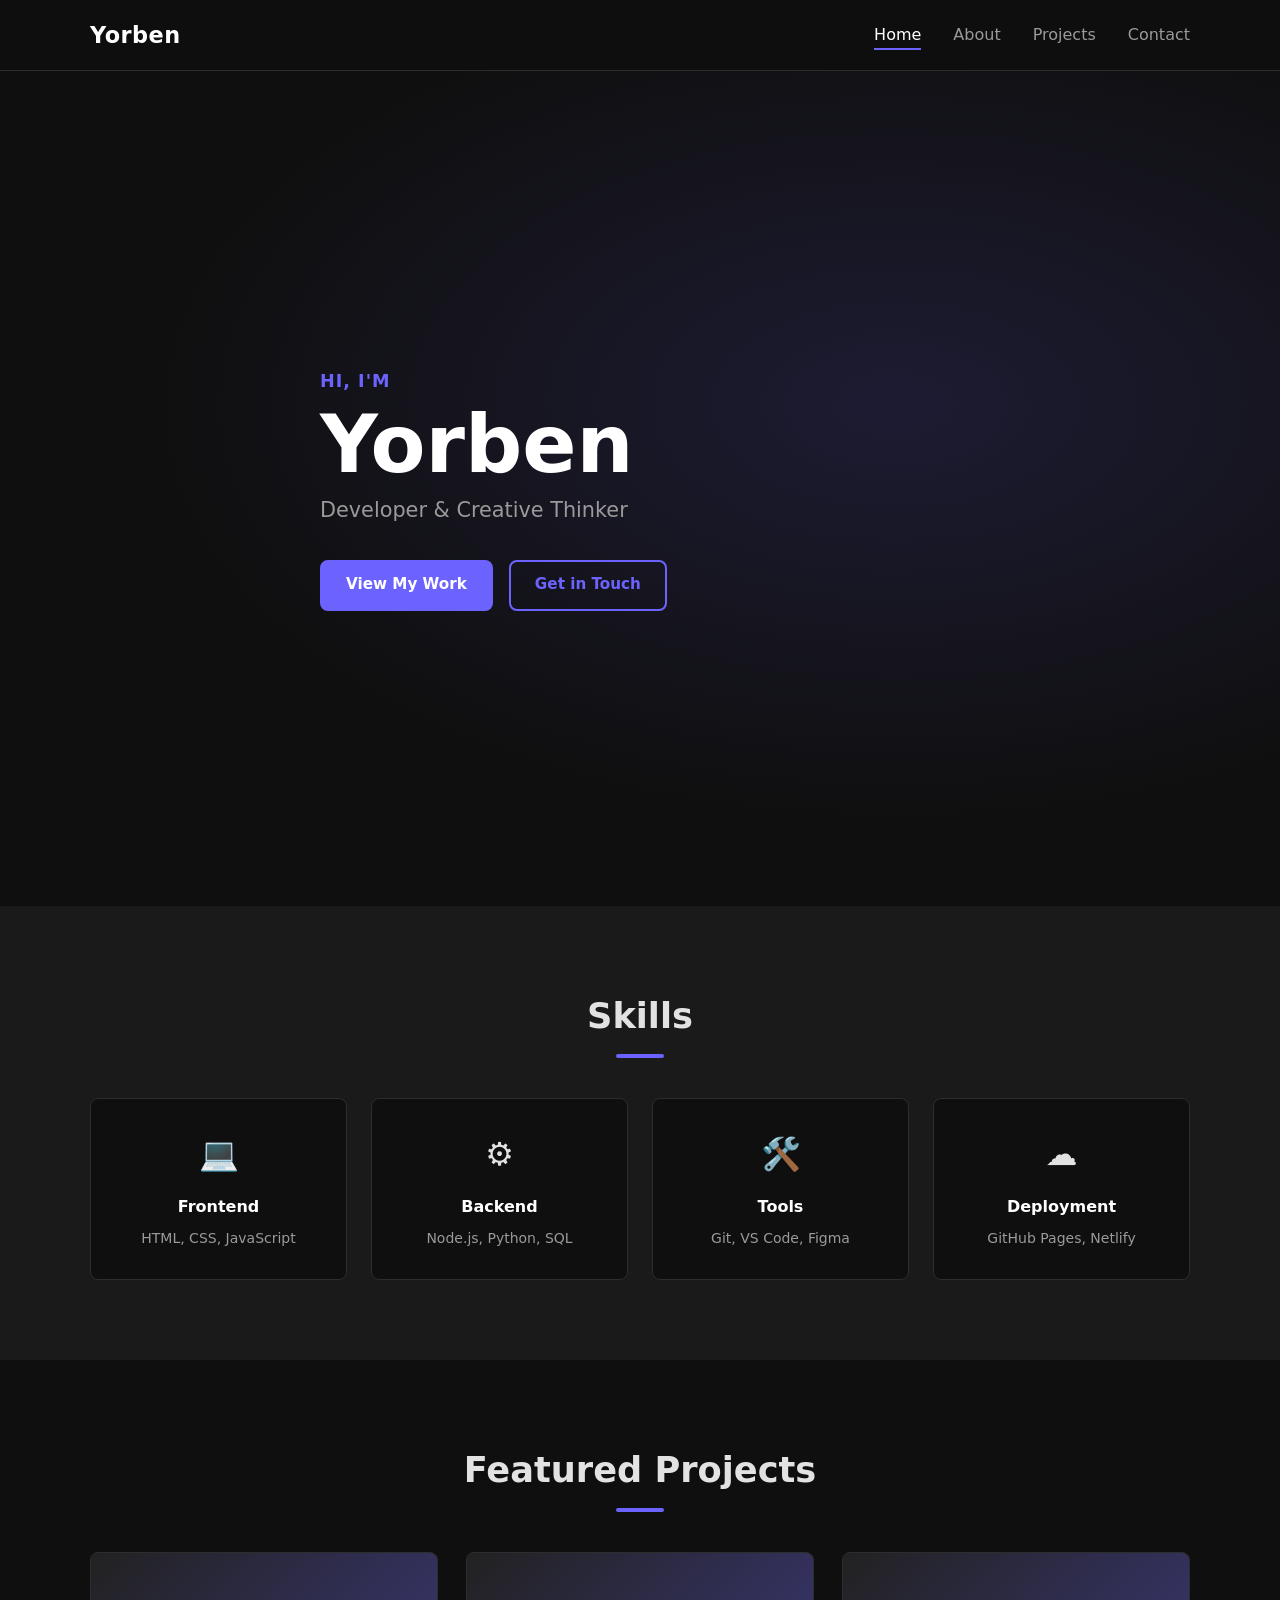
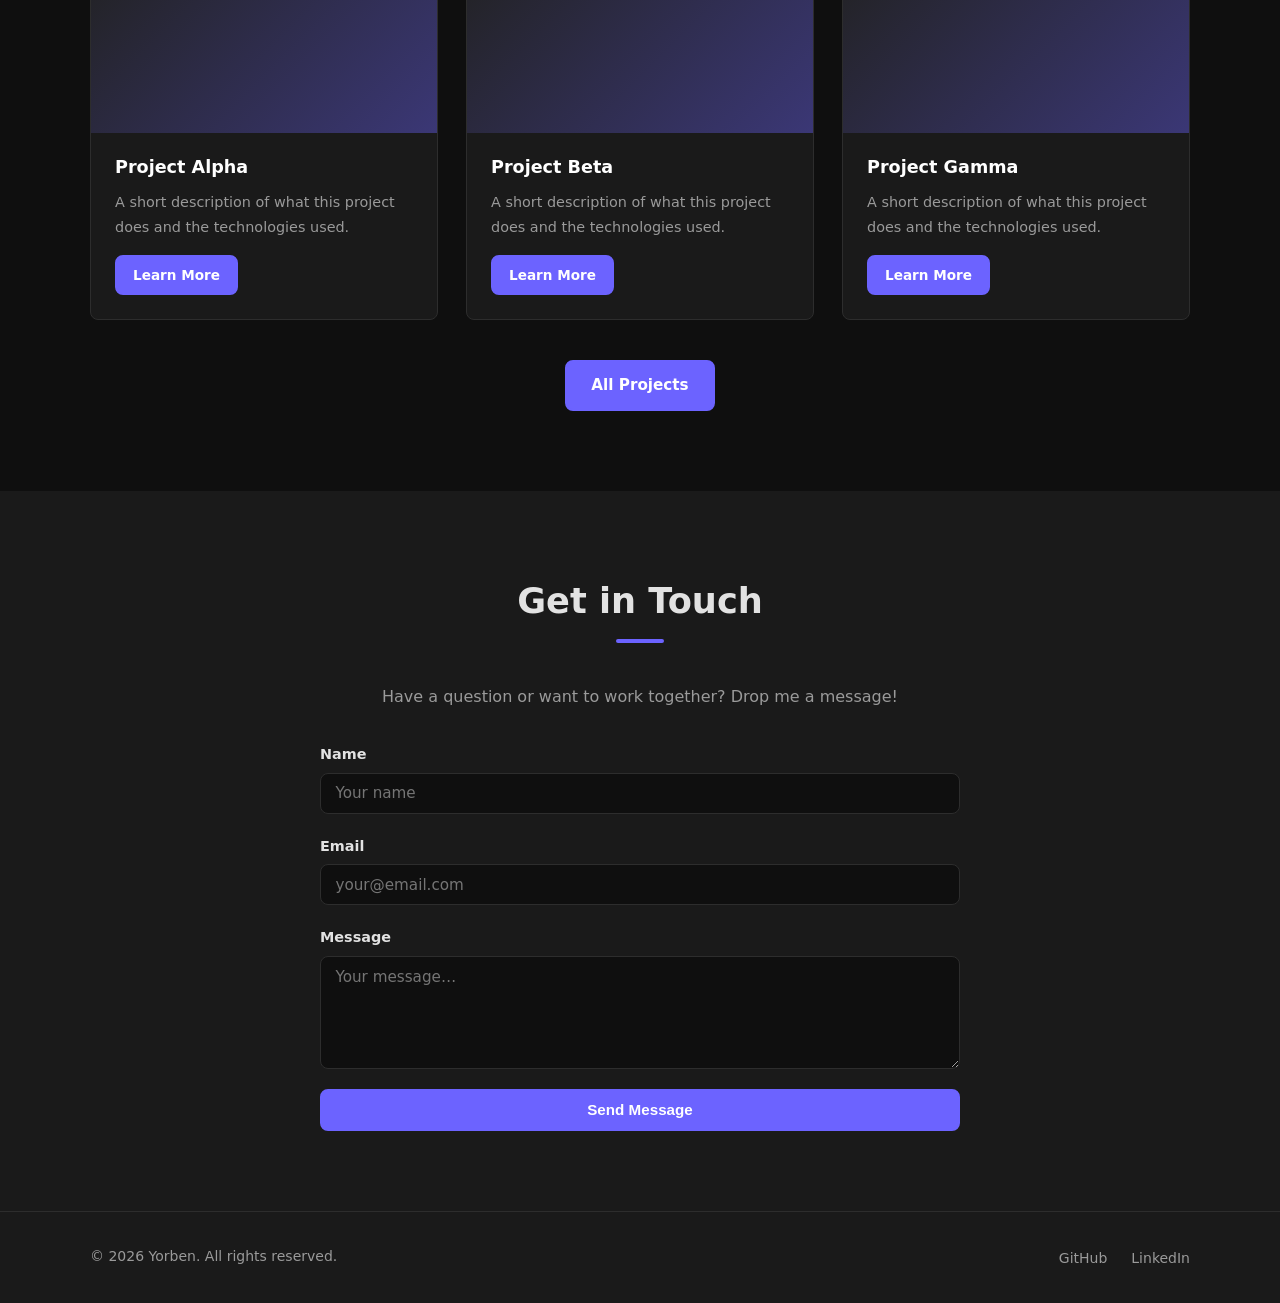
==== index.html @ 0ccf239e "Create portfolio website structure with example code Agent-Logs-Url: https://github.com/Yorbenxd/Yor" ====
<!DOCTYPE html>
<html lang="en">
<head>
  <meta charset="UTF-8" />
  <meta name="viewport" content="width=device-width, initial-scale=1.0" />
  <title>Yorben | Portfolio</title>
  <link rel="stylesheet" href="css/style.css" />
</head>
<body>

  <!-- ===== Navigation ===== -->
  <header class="site-header">
    <div class="container nav-wrapper">
      <a href="index.html" class="logo">Yorben</a>
      <button class="nav-toggle" aria-label="Toggle navigation">&#9776;</button>
      <nav class="main-nav" id="main-nav">
        <ul>
          <li><a href="index.html" class="active">Home</a></li>
          <li><a href="pages/about.html">About</a></li>
          <li><a href="pages/projects.html">Projects</a></li>
          <li><a href="#contact">Contact</a></li>
        </ul>
      </nav>
    </div>
  </header>

  <!-- ===== Hero Section ===== -->
  <section class="hero">
    <div class="container hero-content">
      <p class="hero-greeting">Hi, I'm</p>
      <h1 class="hero-name">Yorben</h1>
      <p class="hero-tagline">Developer &amp; Creative Thinker</p>
      <div class="hero-actions">
        <a href="pages/projects.html" class="btn btn-primary">View My Work</a>
        <a href="#contact" class="btn btn-outline">Get in Touch</a>
      </div>
    </div>
  </section>

  <!-- ===== Skills Section ===== -->
  <section class="section skills-section" id="skills">
    <div class="container">
      <h2 class="section-title">Skills</h2>
      <div class="skills-grid">
        <div class="skill-card">
          <span class="skill-icon">💻</span>
          <h3>Frontend</h3>
          <p>HTML, CSS, JavaScript</p>
        </div>
        <div class="skill-card">
          <span class="skill-icon">⚙️</span>
          <h3>Backend</h3>
          <p>Node.js, Python, SQL</p>
        </div>
        <div class="skill-card">
          <span class="skill-icon">🛠️</span>
          <h3>Tools</h3>
          <p>Git, VS Code, Figma</p>
        </div>
        <div class="skill-card">
          <span class="skill-icon">☁️</span>
          <h3>Deployment</h3>
          <p>GitHub Pages, Netlify</p>
        </div>
      </div>
    </div>
  </section>

  <!-- ===== Featured Projects (preview) ===== -->
  <section class="section projects-preview" id="projects">
    <div class="container">
      <h2 class="section-title">Featured Projects</h2>
      <div class="projects-grid">
        <article class="project-card">
          <div class="project-thumb placeholder-thumb"></div>
          <div class="project-info">
            <h3>Project Alpha</h3>
            <p>A short description of what this project does and the technologies used.</p>
            <a href="pages/projects.html" class="btn btn-sm">Learn More</a>
          </div>
        </article>
        <article class="project-card">
          <div class="project-thumb placeholder-thumb"></div>
          <div class="project-info">
            <h3>Project Beta</h3>
            <p>A short description of what this project does and the technologies used.</p>
            <a href="pages/projects.html" class="btn btn-sm">Learn More</a>
          </div>
        </article>
        <article class="project-card">
          <div class="project-thumb placeholder-thumb"></div>
          <div class="project-info">
            <h3>Project Gamma</h3>
            <p>A short description of what this project does and the technologies used.</p>
            <a href="pages/projects.html" class="btn btn-sm">Learn More</a>
          </div>
        </article>
      </div>
      <div class="center-link">
        <a href="pages/projects.html" class="btn btn-primary">All Projects</a>
      </div>
    </div>
  </section>

  <!-- ===== Contact Section ===== -->
  <section class="section contact-section" id="contact">
    <div class="container contact-wrapper">
      <h2 class="section-title">Get in Touch</h2>
      <p class="contact-intro">Have a question or want to work together? Drop me a message!</p>
      <form class="contact-form" id="contact-form" novalidate>
        <div class="form-group">
          <label for="name">Name</label>
          <input type="text" id="name" name="name" placeholder="Your name" required />
        </div>
        <div class="form-group">
          <label for="email">Email</label>
          <input type="email" id="email" name="email" placeholder="your@email.com" required />
        </div>
        <div class="form-group">
          <label for="message">Message</label>
          <textarea id="message" name="message" rows="5" placeholder="Your message…" required></textarea>
        </div>
        <button type="submit" class="btn btn-primary">Send Message</button>
      </form>
    </div>
  </section>

  <!-- ===== Footer ===== -->
  <footer class="site-footer">
    <div class="container footer-inner">
      <p>&copy; <span id="year"></span> Yorben. All rights reserved.</p>
      <ul class="social-links">
        <li><a href="https://github.com/" target="_blank" rel="noopener noreferrer">GitHub</a></li>
        <li><a href="https://linkedin.com/" target="_blank" rel="noopener noreferrer">LinkedIn</a></li>
      </ul>
    </div>
  </footer>

  <script src="js/main.js"></script>
</body>
</html>
---- css/style.css ----
/* =============================================
   Global Reset & Variables
   ============================================= */
*, *::before, *::after {
  box-sizing: border-box;
  margin: 0;
  padding: 0;
}

:root {
  --clr-bg:        #0f0f0f;
  --clr-surface:   #1a1a1a;
  --clr-border:    #2d2d2d;
  --clr-accent:    #6c63ff;
  --clr-accent-lt: #8b84ff;
  --clr-text:      #e2e2e2;
  --clr-muted:     #9a9a9a;
  --clr-white:     #ffffff;

  --font-sans: 'Segoe UI', system-ui, -apple-system, sans-serif;
  --radius:    8px;
  --shadow:    0 4px 24px rgba(0, 0, 0, 0.4);
  --transition: 0.25s ease;
}

html {
  scroll-behavior: smooth;
}

body {
  font-family: var(--font-sans);
  background-color: var(--clr-bg);
  color: var(--clr-text);
  line-height: 1.7;
}

a {
  color: var(--clr-accent);
  text-decoration: none;
  transition: color var(--transition);
}

a:hover {
  color: var(--clr-accent-lt);
}

ul {
  list-style: none;
}

/* =============================================
   Layout Utilities
   ============================================= */
.container {
  width: min(90%, 1100px);
  margin-inline: auto;
}

.section {
  padding: 5rem 0;
}

.section-title {
  font-size: clamp(1.6rem, 4vw, 2.2rem);
  margin-bottom: 2.5rem;
  text-align: center;
  position: relative;
}

.section-title::after {
  content: '';
  display: block;
  width: 48px;
  height: 4px;
  background: var(--clr-accent);
  border-radius: 2px;
  margin: 0.5rem auto 0;
}

.center-link {
  text-align: center;
  margin-top: 2.5rem;
}

/* =============================================
   Buttons
   ============================================= */
.btn {
  display: inline-block;
  padding: 0.65rem 1.5rem;
  border-radius: var(--radius);
  font-size: 0.95rem;
  font-weight: 600;
  cursor: pointer;
  transition: background var(--transition), color var(--transition), transform var(--transition);
}

.btn-primary {
  background: var(--clr-accent);
  color: var(--clr-white);
  border: 2px solid var(--clr-accent);
}

.btn-primary:hover {
  background: var(--clr-accent-lt);
  border-color: var(--clr-accent-lt);
  color: var(--clr-white);
  transform: translateY(-2px);
}

.btn-outline {
  background: transparent;
  color: var(--clr-accent);
  border: 2px solid var(--clr-accent);
}

.btn-outline:hover {
  background: var(--clr-accent);
  color: var(--clr-white);
  transform: translateY(-2px);
}

.btn-sm {
  padding: 0.4rem 1rem;
  font-size: 0.85rem;
  background: var(--clr-accent);
  color: var(--clr-white);
  border: 2px solid var(--clr-accent);
}

.btn-sm:hover {
  background: var(--clr-accent-lt);
  border-color: var(--clr-accent-lt);
  color: var(--clr-white);
}

/* =============================================
   Header / Navigation
   ============================================= */
.site-header {
  position: sticky;
  top: 0;
  z-index: 100;
  background: rgba(15, 15, 15, 0.9);
  backdrop-filter: blur(10px);
  border-bottom: 1px solid var(--clr-border);
}

.nav-wrapper {
  display: flex;
  align-items: center;
  justify-content: space-between;
  padding: 1rem 0;
}

.logo {
  font-size: 1.4rem;
  font-weight: 700;
  color: var(--clr-white);
  letter-spacing: 0.5px;
}

.logo:hover {
  color: var(--clr-accent-lt);
}

.main-nav ul {
  display: flex;
  gap: 2rem;
}

.main-nav a {
  color: var(--clr-muted);
  font-weight: 500;
  padding: 0.25rem 0;
  border-bottom: 2px solid transparent;
  transition: color var(--transition), border-color var(--transition);
}

.main-nav a:hover,
.main-nav a.active {
  color: var(--clr-white);
  border-bottom-color: var(--clr-accent);
}

/* Hamburger */
.nav-toggle {
  display: none;
  background: none;
  border: none;
  color: var(--clr-text);
  font-size: 1.5rem;
  cursor: pointer;
}

/* =============================================
   Hero
   ============================================= */
.hero {
  min-height: calc(100vh - 65px);
  display: flex;
  align-items: center;
  background: radial-gradient(ellipse at 70% 40%, rgba(108, 99, 255, 0.15) 0%, transparent 60%);
}

.hero-content {
  max-width: 640px;
}

.hero-greeting {
  font-size: 1.1rem;
  color: var(--clr-accent);
  font-weight: 600;
  letter-spacing: 1px;
  text-transform: uppercase;
}

.hero-name {
  font-size: clamp(2.8rem, 8vw, 5rem);
  font-weight: 800;
  line-height: 1.1;
  color: var(--clr-white);
  margin: 0.25rem 0;
}

.hero-tagline {
  font-size: clamp(1rem, 3vw, 1.3rem);
  color: var(--clr-muted);
  margin-bottom: 2rem;
}

.hero-actions {
  display: flex;
  gap: 1rem;
  flex-wrap: wrap;
}

/* =============================================
   Skills
   ============================================= */
.skills-section {
  background: var(--clr-surface);
}

.skills-grid {
  display: grid;
  grid-template-columns: repeat(auto-fit, minmax(200px, 1fr));
  gap: 1.5rem;
}

.skill-card {
  background: var(--clr-bg);
  border: 1px solid var(--clr-border);
  border-radius: var(--radius);
  padding: 1.75rem 1.5rem;
  text-align: center;
  transition: border-color var(--transition), transform var(--transition);
}

.skill-card:hover {
  border-color: var(--clr-accent);
  transform: translateY(-4px);
}

.skill-icon {
  font-size: 2rem;
  display: block;
  margin-bottom: 0.75rem;
}

.skill-card h3 {
  font-size: 1rem;
  font-weight: 700;
  margin-bottom: 0.4rem;
  color: var(--clr-white);
}

.skill-card p {
  font-size: 0.875rem;
  color: var(--clr-muted);
}

/* =============================================
   Projects Preview
   ============================================= */
.projects-grid {
  display: grid;
  grid-template-columns: repeat(auto-fit, minmax(280px, 1fr));
  gap: 1.75rem;
}

.project-card {
  background: var(--clr-surface);
  border: 1px solid var(--clr-border);
  border-radius: var(--radius);
  overflow: hidden;
  transition: border-color var(--transition), box-shadow var(--transition), transform var(--transition);
}

.project-card:hover {
  border-color: var(--clr-accent);
  box-shadow: var(--shadow);
  transform: translateY(-4px);
}

.project-thumb {
  width: 100%;
  height: 180px;
  object-fit: cover;
}

.placeholder-thumb {
  background: linear-gradient(135deg, var(--clr-border) 0%, var(--clr-accent) 100%);
  opacity: 0.4;
}

.project-info {
  padding: 1.25rem 1.5rem 1.5rem;
}

.project-info h3 {
  font-size: 1.1rem;
  font-weight: 700;
  color: var(--clr-white);
  margin-bottom: 0.5rem;
}

.project-info p {
  font-size: 0.9rem;
  color: var(--clr-muted);
  margin-bottom: 1rem;
}

/* Tags (used in projects page) */
.tag {
  display: inline-block;
  background: rgba(108, 99, 255, 0.15);
  color: var(--clr-accent-lt);
  border: 1px solid rgba(108, 99, 255, 0.3);
  border-radius: 4px;
  font-size: 0.75rem;
  padding: 0.15rem 0.55rem;
  margin: 0.2rem 0.2rem 0 0;
}

/* =============================================
   Contact
   ============================================= */
.contact-section {
  background: var(--clr-surface);
}

.contact-wrapper {
  max-width: 640px;
}

.contact-intro {
  color: var(--clr-muted);
  margin-bottom: 2rem;
  text-align: center;
}

.contact-form {
  display: flex;
  flex-direction: column;
  gap: 1.25rem;
}

.form-group {
  display: flex;
  flex-direction: column;
  gap: 0.4rem;
}

.form-group label {
  font-size: 0.9rem;
  font-weight: 600;
  color: var(--clr-text);
}

.form-group input,
.form-group textarea {
  background: var(--clr-bg);
  border: 1px solid var(--clr-border);
  border-radius: var(--radius);
  color: var(--clr-text);
  font-family: var(--font-sans);
  font-size: 0.95rem;
  padding: 0.65rem 0.9rem;
  transition: border-color var(--transition);
  resize: vertical;
}

.form-group input:focus,
.form-group textarea:focus {
  outline: none;
  border-color: var(--clr-accent);
}

/* Form feedback message */
.form-message {
  font-size: 0.9rem;
  padding: 0.6rem 1rem;
  border-radius: var(--radius);
  display: none;
}

.form-message.success {
  display: block;
  background: rgba(72, 199, 142, 0.15);
  color: #48c78e;
  border: 1px solid rgba(72, 199, 142, 0.3);
}

.form-message.error {
  display: block;
  background: rgba(255, 99, 99, 0.15);
  color: #ff6363;
  border: 1px solid rgba(255, 99, 99, 0.3);
}

/* =============================================
   Footer
   ============================================= */
.site-footer {
  background: var(--clr-surface);
  border-top: 1px solid var(--clr-border);
  padding: 2rem 0;
}

.footer-inner {
  display: flex;
  align-items: center;
  justify-content: space-between;
  flex-wrap: wrap;
  gap: 1rem;
}

.footer-inner p {
  font-size: 0.875rem;
  color: var(--clr-muted);
}

.social-links {
  display: flex;
  gap: 1.5rem;
}

.social-links a {
  font-size: 0.875rem;
  color: var(--clr-muted);
  transition: color var(--transition);
}

.social-links a:hover {
  color: var(--clr-accent-lt);
}

/* =============================================
   About Page Specific
   ============================================= */
.about-hero {
  padding: 5rem 0 3rem;
}

.about-grid {
  display: grid;
  grid-template-columns: 1fr 2fr;
  gap: 3rem;
  align-items: start;
}

.about-avatar {
  width: 100%;
  aspect-ratio: 1;
  border-radius: var(--radius);
  object-fit: cover;
}

.avatar-placeholder {
  background: linear-gradient(135deg, var(--clr-border), var(--clr-accent));
  opacity: 0.5;
  border-radius: var(--radius);
  width: 100%;
  aspect-ratio: 1;
}

.about-text h2 {
  font-size: 1.6rem;
  font-weight: 700;
  color: var(--clr-white);
  margin-bottom: 1rem;
}

.about-text p {
  color: var(--clr-muted);
  margin-bottom: 1rem;
}

.timeline {
  margin-top: 2rem;
  border-left: 2px solid var(--clr-border);
  padding-left: 1.5rem;
  display: flex;
  flex-direction: column;
  gap: 1.5rem;
}

.timeline-item {
  position: relative;
}

.timeline-item::before {
  content: '';
  position: absolute;
  left: -1.85rem;
  top: 0.4rem;
  width: 10px;
  height: 10px;
  border-radius: 50%;
  background: var(--clr-accent);
}

.timeline-date {
  font-size: 0.8rem;
  font-weight: 600;
  color: var(--clr-accent);
  text-transform: uppercase;
  letter-spacing: 0.5px;
}

.timeline-title {
  font-size: 1rem;
  font-weight: 700;
  color: var(--clr-white);
  margin: 0.2rem 0;
}

.timeline-desc {
  font-size: 0.875rem;
  color: var(--clr-muted);
}

/* =============================================
   Projects Page Specific
   ============================================= */
.projects-page-hero {
  padding: 5rem 0 3rem;
  text-align: center;
}

.projects-page-hero h1 {
  font-size: clamp(2rem, 6vw, 3.5rem);
  font-weight: 800;
  color: var(--clr-white);
}

.projects-page-hero p {
  color: var(--clr-muted);
  max-width: 540px;
  margin: 0.75rem auto 0;
}

.projects-full-grid {
  display: grid;
  grid-template-columns: repeat(auto-fit, minmax(300px, 1fr));
  gap: 1.75rem;
  padding-bottom: 5rem;
}

/* =============================================
   Responsive
   ============================================= */
@media (max-width: 768px) {
  .nav-toggle {
    display: block;
  }

  .main-nav {
    display: none;
    position: absolute;
    top: 65px;
    left: 0;
    right: 0;
    background: var(--clr-surface);
    border-bottom: 1px solid var(--clr-border);
    padding: 1rem 0;
  }

  .main-nav.open {
    display: block;
  }

  .main-nav ul {
    flex-direction: column;
    align-items: center;
    gap: 1.25rem;
  }

  .about-grid {
    grid-template-columns: 1fr;
  }

  .footer-inner {
    flex-direction: column;
    text-align: center;
  }
}
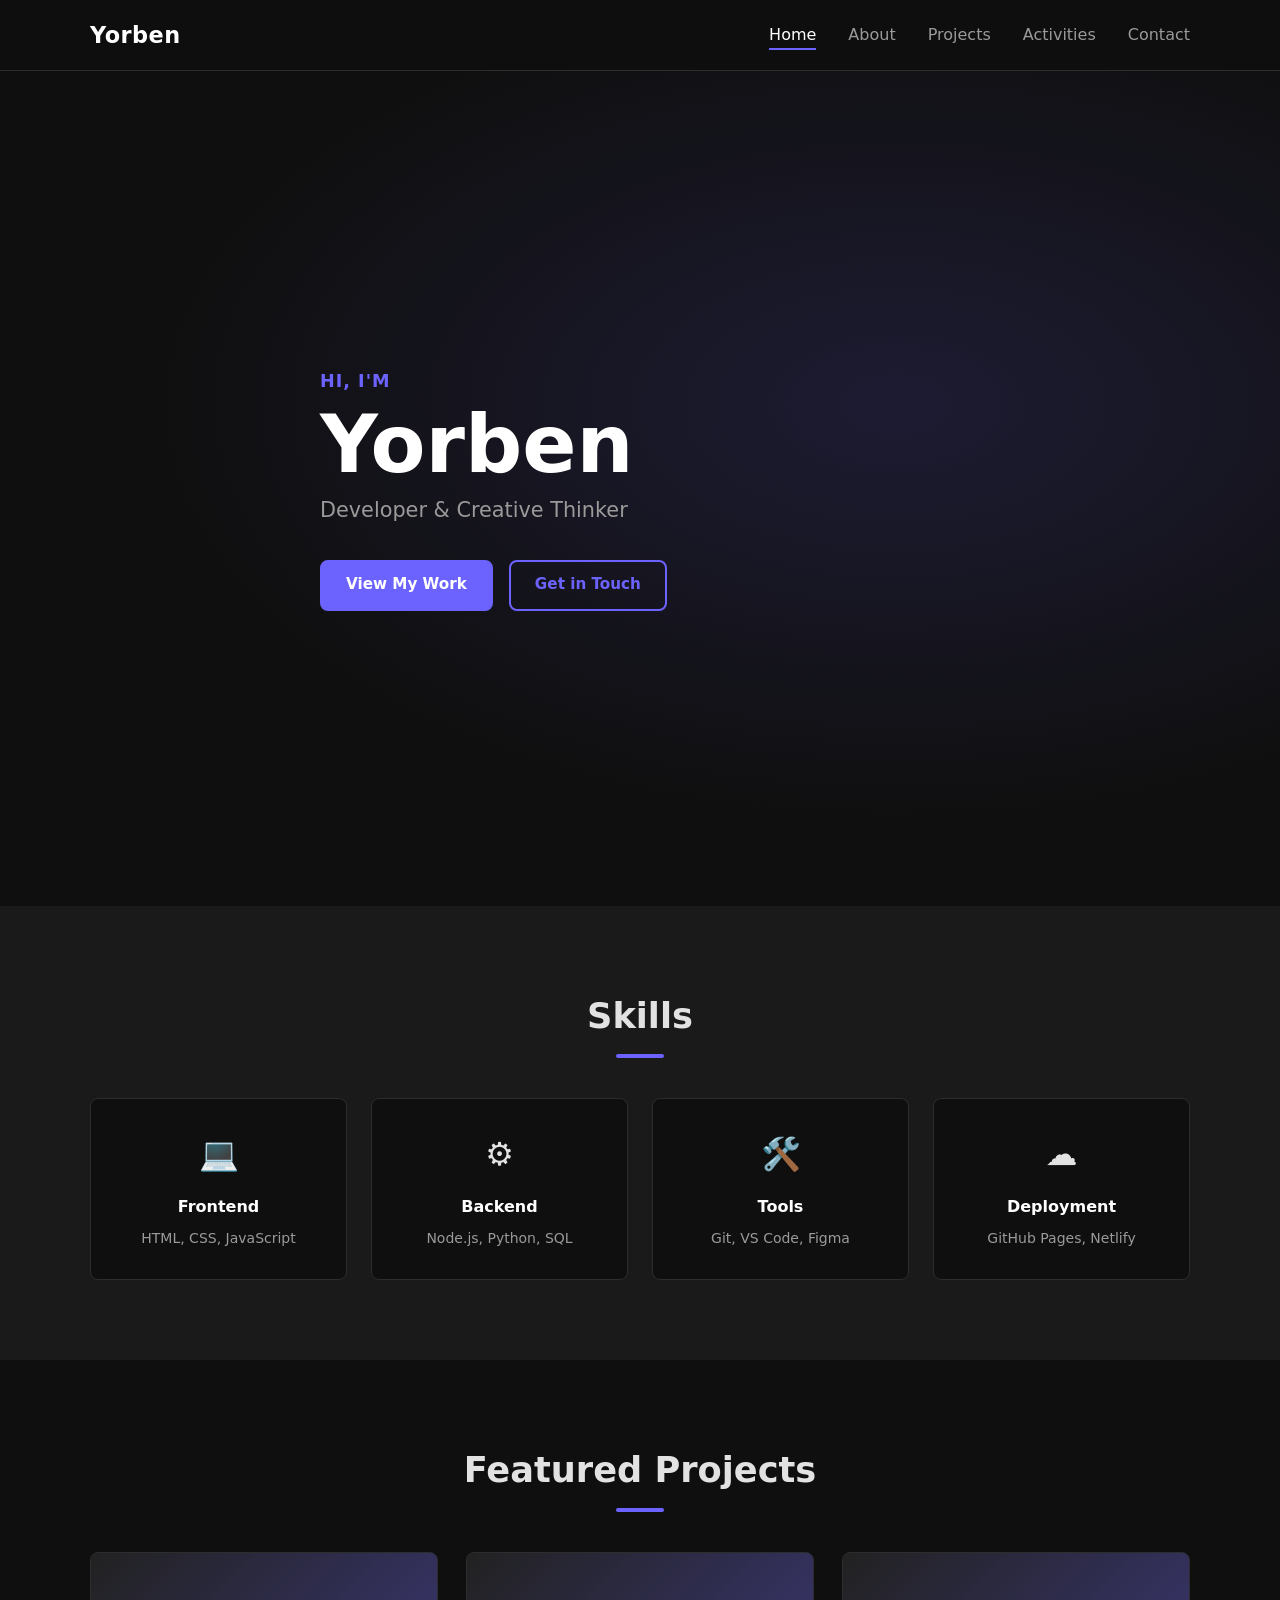
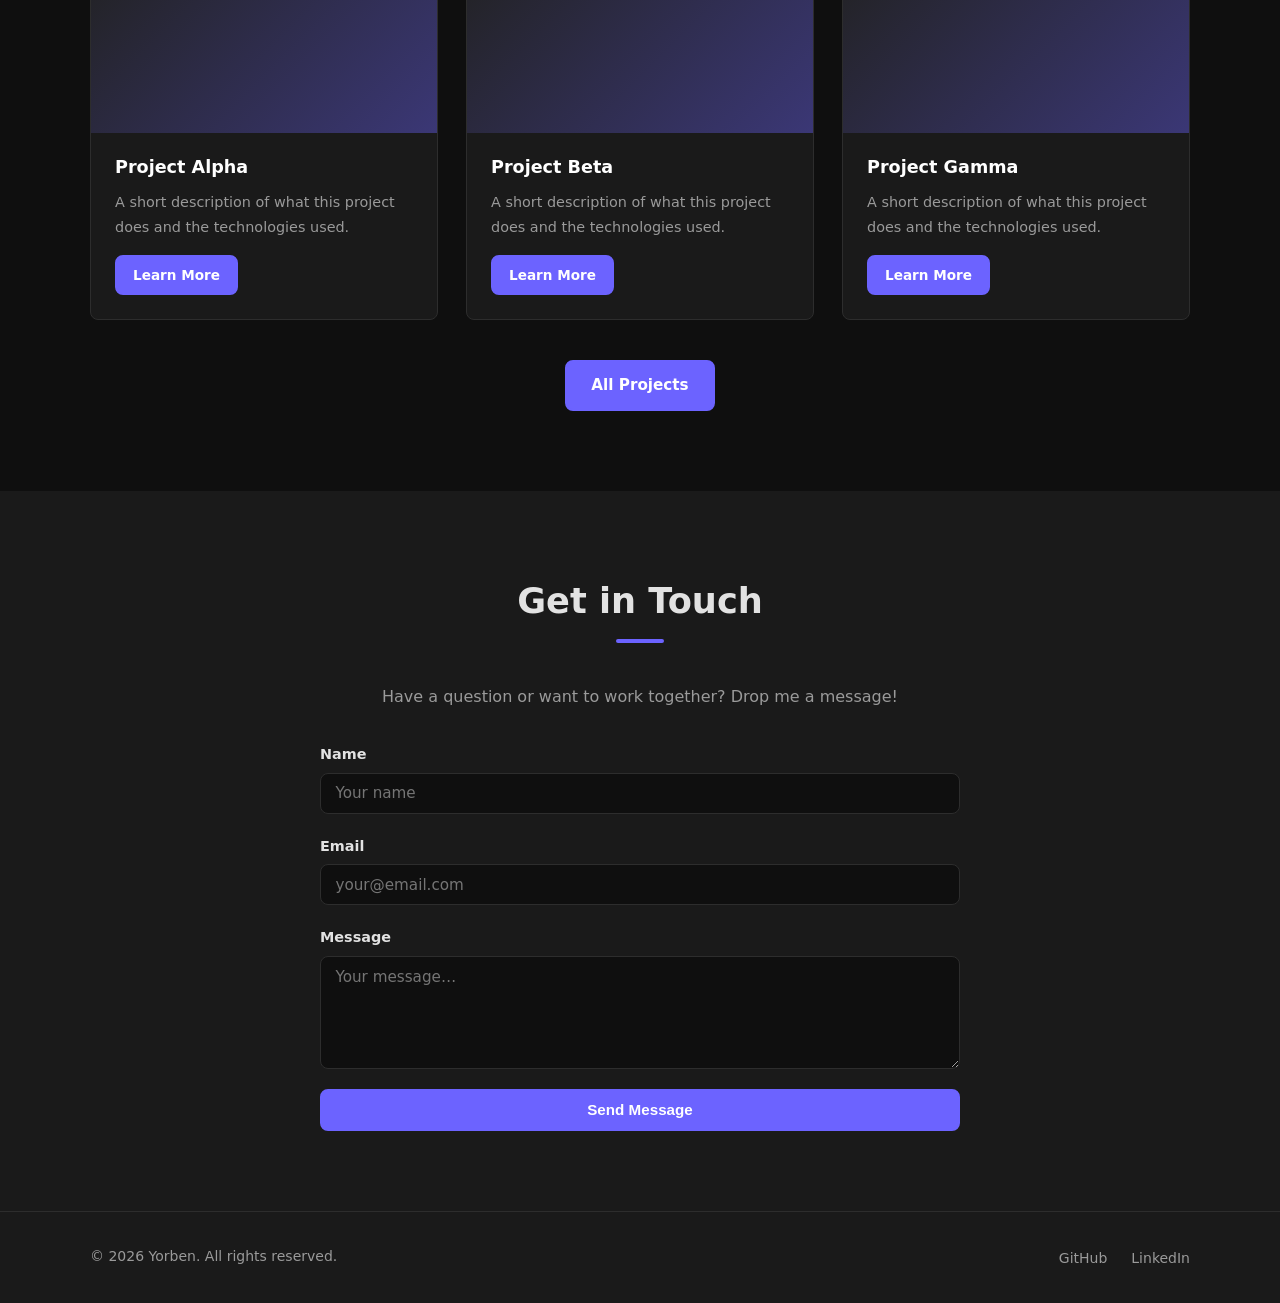
==== commit 42b915f2: "Add activities page and shared navbar/footer Introduce a dedicated Activities page and move header/f" ====
--- a/index.html
+++ b/index.html
@@ -10,18 +10,7 @@
 
   <!-- ===== Navigation ===== -->
   <header class="site-header">
-    <div class="container nav-wrapper">
-      <a href="index.html" class="logo">Yorben</a>
-      <button class="nav-toggle" aria-label="Toggle navigation">&#9776;</button>
-      <nav class="main-nav" id="main-nav">
-        <ul>
-          <li><a href="index.html" class="active">Home</a></li>
-          <li><a href="pages/about.html">About</a></li>
-          <li><a href="pages/projects.html">Projects</a></li>
-          <li><a href="#contact">Contact</a></li>
-        </ul>
-      </nav>
-    </div>
+    <div id="navbar-include"></div>
   </header>
 
   <!-- ===== Hero Section ===== -->
@@ -126,15 +115,7 @@
   </section>
 
   <!-- ===== Footer ===== -->
-  <footer class="site-footer">
-    <div class="container footer-inner">
-      <p>&copy; <span id="year"></span> Yorben. All rights reserved.</p>
-      <ul class="social-links">
-        <li><a href="https://github.com/" target="_blank" rel="noopener noreferrer">GitHub</a></li>
-        <li><a href="https://linkedin.com/" target="_blank" rel="noopener noreferrer">LinkedIn</a></li>
-      </ul>
-    </div>
-  </footer>
+  <div id="footer-include"></div>
 
   <script src="js/main.js"></script>
 </body>
--- a/css/style.css
+++ b/css/style.css
@@ -175,6 +175,23 @@
   padding: 0.25rem 0;
   border-bottom: 2px solid transparent;
   transition: color var(--transition), border-color var(--transition);
+}
+
+.main-nav a.nav-cta {
+  background: var(--clr-accent);
+  color: var(--clr-white);
+  border: 1px solid var(--clr-accent);
+  border-bottom: none;
+  border-radius: 999px;
+  padding: 0.5rem 1rem;
+  box-shadow: 0 10px 20px rgba(108, 99, 255, 0.18);
+}
+
+.main-nav a.nav-cta:hover,
+.main-nav a.nav-cta.active {
+  background: var(--clr-accent-lt);
+  border-color: var(--clr-accent-lt);
+  color: var(--clr-white);
 }
 
 .main-nav a:hover,
@@ -569,6 +586,136 @@
 }
 
 /* =============================================
+   Activities Page Specific
+   ============================================= */
+.activities-page-hero {
+  padding: 5rem 0 3rem;
+  text-align: center;
+  background: radial-gradient(circle at top, rgba(108, 99, 255, 0.15), transparent 58%);
+}
+
+.activities-page-hero h1 {
+  font-size: clamp(2rem, 6vw, 3.5rem);
+  font-weight: 800;
+  color: var(--clr-white);
+}
+
+.activities-page-hero p {
+  color: var(--clr-muted);
+  max-width: 680px;
+  margin: 0.9rem auto 0;
+}
+
+.activities-page-intro {
+  margin-top: 0.75rem;
+  color: var(--clr-muted);
+  font-size: 0.95rem;
+}
+
+.activities-section {
+  padding: 0 0 4rem;
+}
+
+.activity-section-heading {
+  margin-bottom: 1.4rem;
+}
+
+.activity-section-heading h2 {
+  font-size: 1.5rem;
+  font-weight: 800;
+  color: var(--clr-white);
+  margin-bottom: 0.35rem;
+}
+
+.activity-section-heading p {
+  color: var(--clr-muted);
+  max-width: 700px;
+}
+
+.activity-grid {
+  display: grid;
+  grid-template-columns: repeat(auto-fit, minmax(280px, 1fr));
+  gap: 1.5rem;
+}
+
+@media (min-width: 992px) {
+  .activity-grid.activity-grid-three {
+    grid-template-columns: repeat(3, minmax(0, 1fr));
+  }
+}
+
+.activity-card {
+  position: relative;
+  background: linear-gradient(180deg, rgba(108, 99, 255, 0.06), transparent 28%), var(--clr-surface);
+  border: 1px solid var(--clr-border);
+  border-radius: var(--radius);
+  padding: 1.5rem;
+  overflow: hidden;
+  transition: border-color var(--transition), box-shadow var(--transition), transform var(--transition);
+}
+
+.activity-card::before {
+  content: '';
+  position: absolute;
+  inset: 0 auto auto 0;
+  width: 100%;
+  height: 4px;
+  background: linear-gradient(90deg, var(--clr-accent), rgba(108, 99, 255, 0.1));
+}
+
+.activity-card:hover {
+  border-color: var(--clr-accent);
+  box-shadow: var(--shadow);
+  transform: translateY(-4px);
+}
+
+.activity-card-header {
+  display: flex;
+  align-items: flex-start;
+  justify-content: space-between;
+  gap: 1rem;
+  margin-bottom: 1rem;
+}
+
+.activity-category {
+  display: inline-flex;
+  align-items: center;
+  gap: 0.4rem;
+  padding: 0.35rem 0.75rem;
+  border-radius: 999px;
+  border: 1px solid rgba(108, 99, 255, 0.3);
+  background: rgba(108, 99, 255, 0.15);
+  color: var(--clr-accent-lt);
+  font-size: 0.72rem;
+  font-weight: 700;
+  letter-spacing: 0.4px;
+  text-transform: uppercase;
+}
+
+.activity-date {
+  font-size: 0.8rem;
+  color: var(--clr-muted);
+  white-space: nowrap;
+}
+
+.activity-card h3 {
+  font-size: 1.1rem;
+  font-weight: 700;
+  color: var(--clr-white);
+  margin-bottom: 0.7rem;
+}
+
+.activity-card p {
+  font-size: 0.92rem;
+  color: var(--clr-muted);
+  margin-bottom: 1rem;
+}
+
+.activity-card .tag {
+  margin-top: 0.15rem;
+}
+
+/* =============================================
    Responsive
    ============================================= */
 @media (max-width: 768px) {
@@ -597,6 +744,10 @@
     gap: 1.25rem;
   }
 
+  .main-nav a.nav-cta {
+    padding: 0.55rem 1.15rem;
+  }
+
   .about-grid {
     grid-template-columns: 1fr;
   }
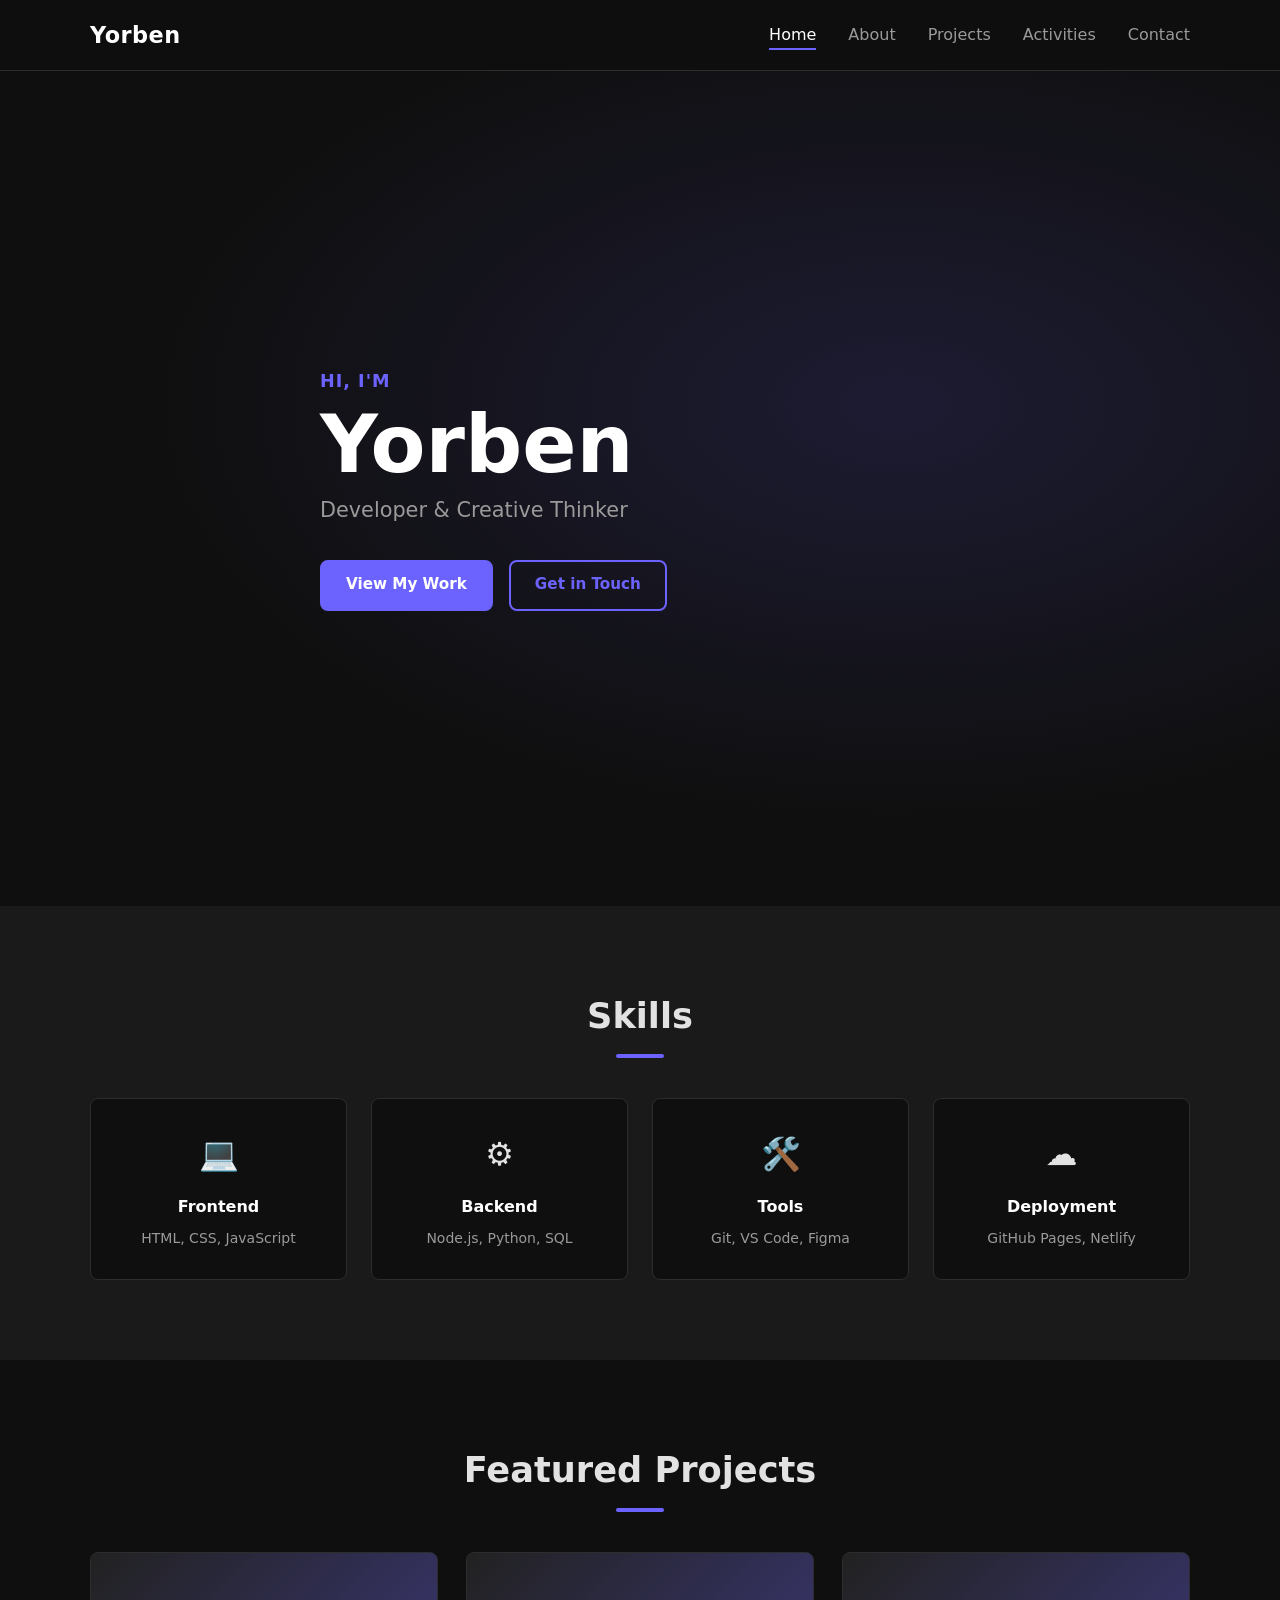
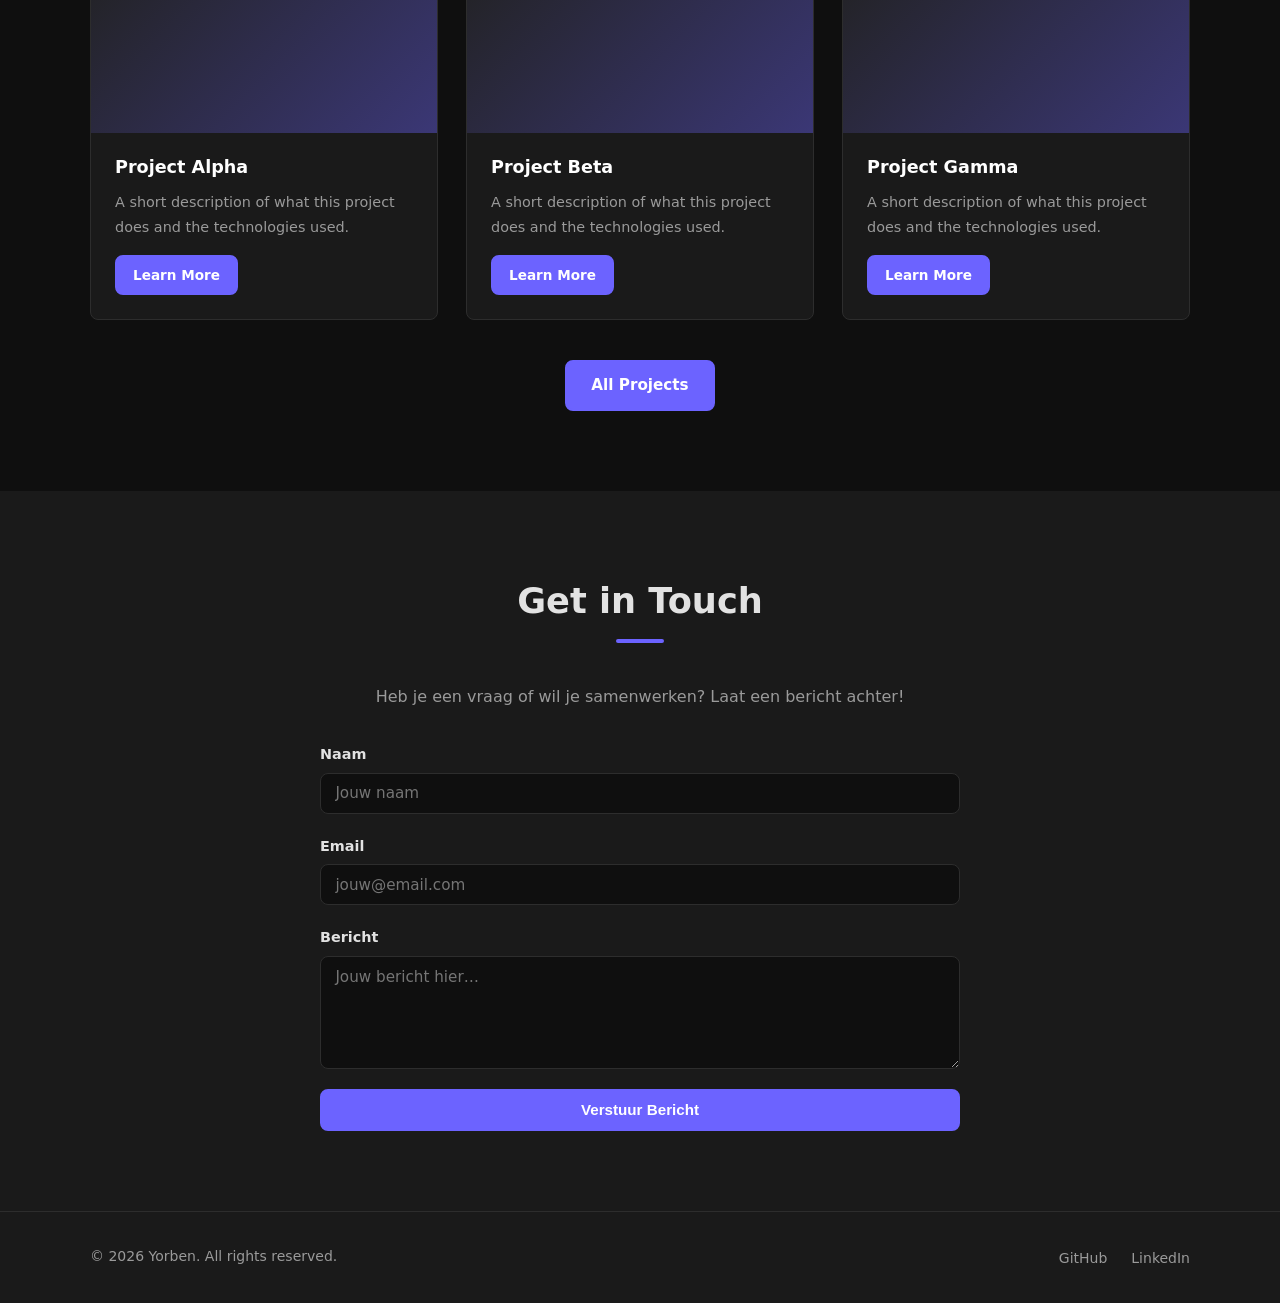
==== commit 5b611f60: "Connect contact form to Formspree Update contact section to Dutch (labels, placeholders, intro) and " ====
--- a/index.html
+++ b/index.html
@@ -5,6 +5,7 @@
   <meta name="viewport" content="width=device-width, initial-scale=1.0" />
   <title>Yorben | Portfolio</title>
   <link rel="stylesheet" href="css/style.css" />
+  <link rel="icon" type="image/jpeg" href="/assets/images/istockphoto-1335407682-612x612.jpg?v=2" />
 </head>
 <body>
 
@@ -95,21 +96,21 @@
   <section class="section contact-section" id="contact">
     <div class="container contact-wrapper">
       <h2 class="section-title">Get in Touch</h2>
-      <p class="contact-intro">Have a question or want to work together? Drop me a message!</p>
-      <form class="contact-form" id="contact-form" novalidate>
+      <p class="contact-intro">Heb je een vraag of wil je samenwerken? Laat een bericht achter!</p>
+      <form class="contact-form" id="contact-form" action="https://formspree.io/f/maqawlza" method="POST" novalidate>
         <div class="form-group">
-          <label for="name">Name</label>
-          <input type="text" id="name" name="name" placeholder="Your name" required />
+          <label for="name">Naam</label>
+          <input type="text" id="name" name="name" placeholder="Jouw naam" required />
         </div>
         <div class="form-group">
           <label for="email">Email</label>
-          <input type="email" id="email" name="email" placeholder="your@email.com" required />
+          <input type="email" id="email" name="email" placeholder="jouw@email.com" required />
         </div>
         <div class="form-group">
-          <label for="message">Message</label>
-          <textarea id="message" name="message" rows="5" placeholder="Your message…" required></textarea>
+          <label for="message">Bericht</label>
+          <textarea id="message" name="message" rows="5" placeholder="Jouw bericht hier…" required></textarea>
         </div>
-        <button type="submit" class="btn btn-primary">Send Message</button>
+        <button type="submit" class="btn btn-primary">Verstuur Bericht</button>
       </form>
     </div>
   </section>
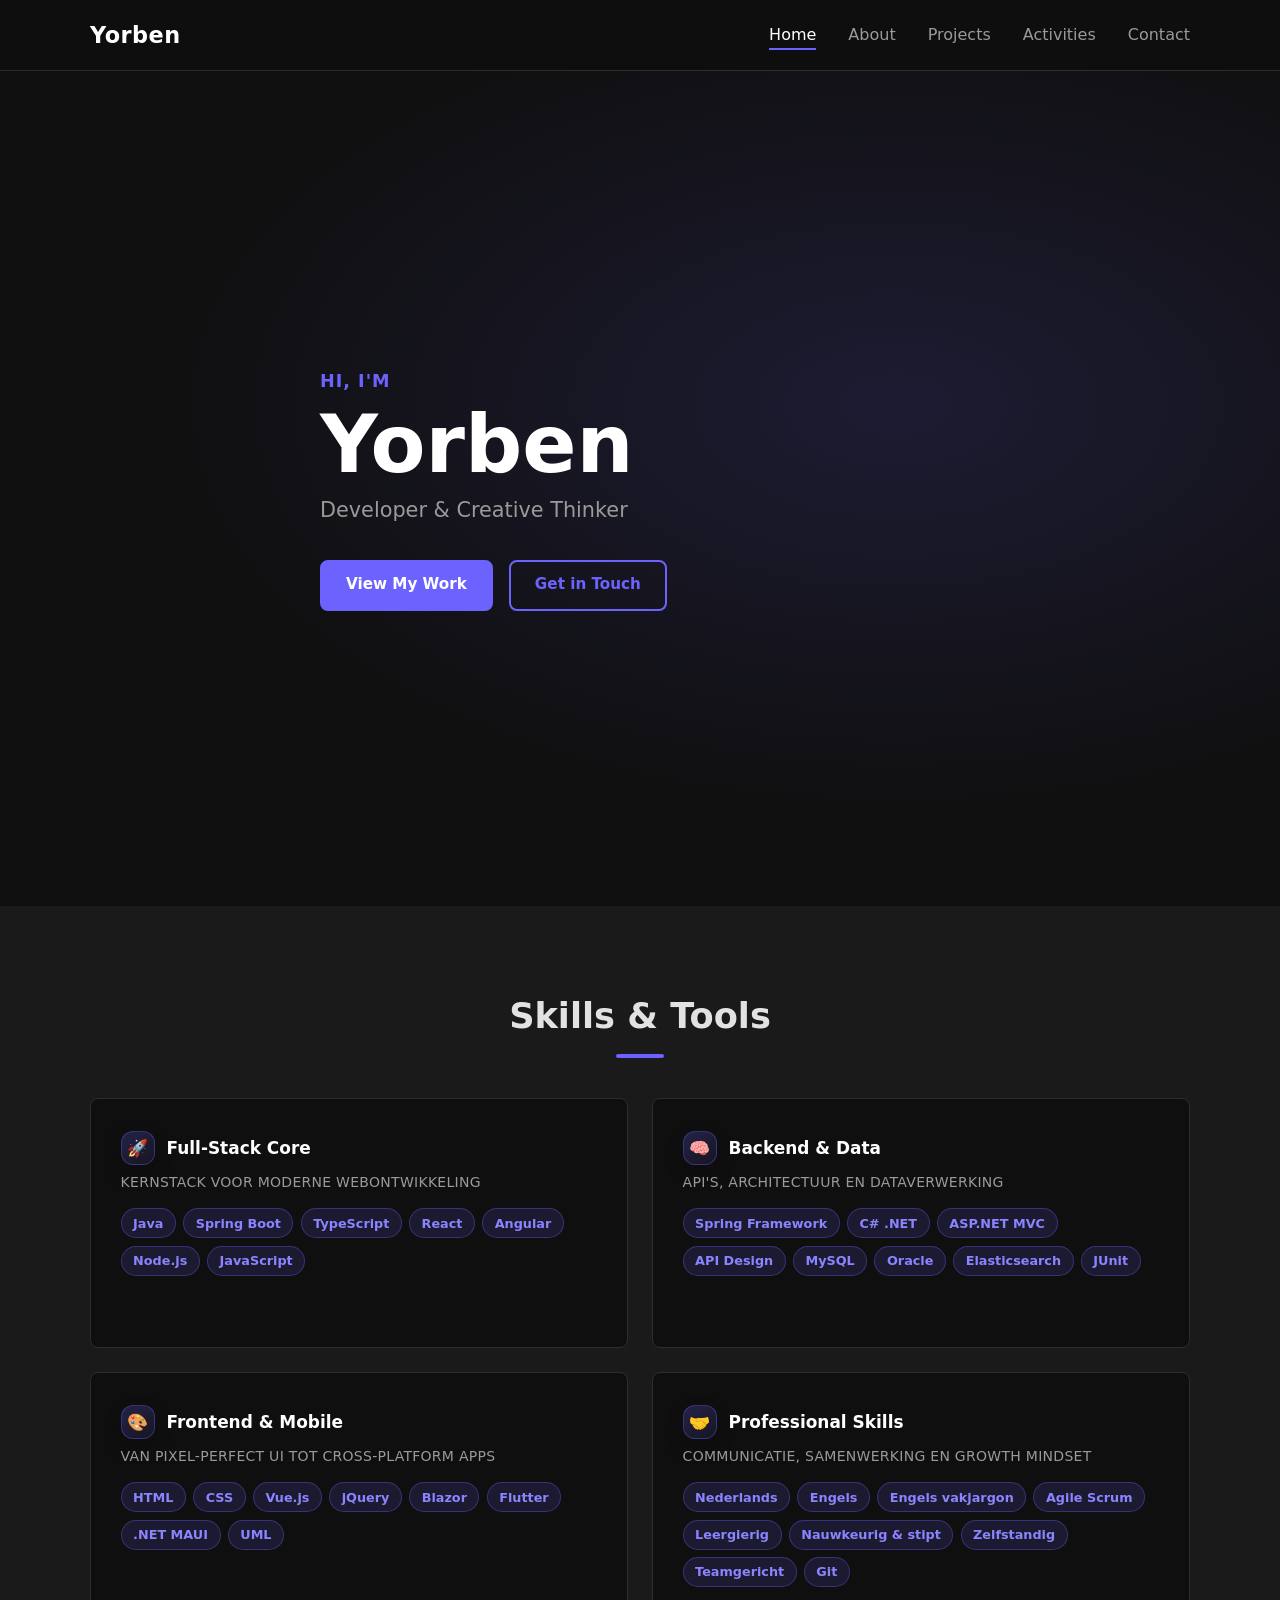
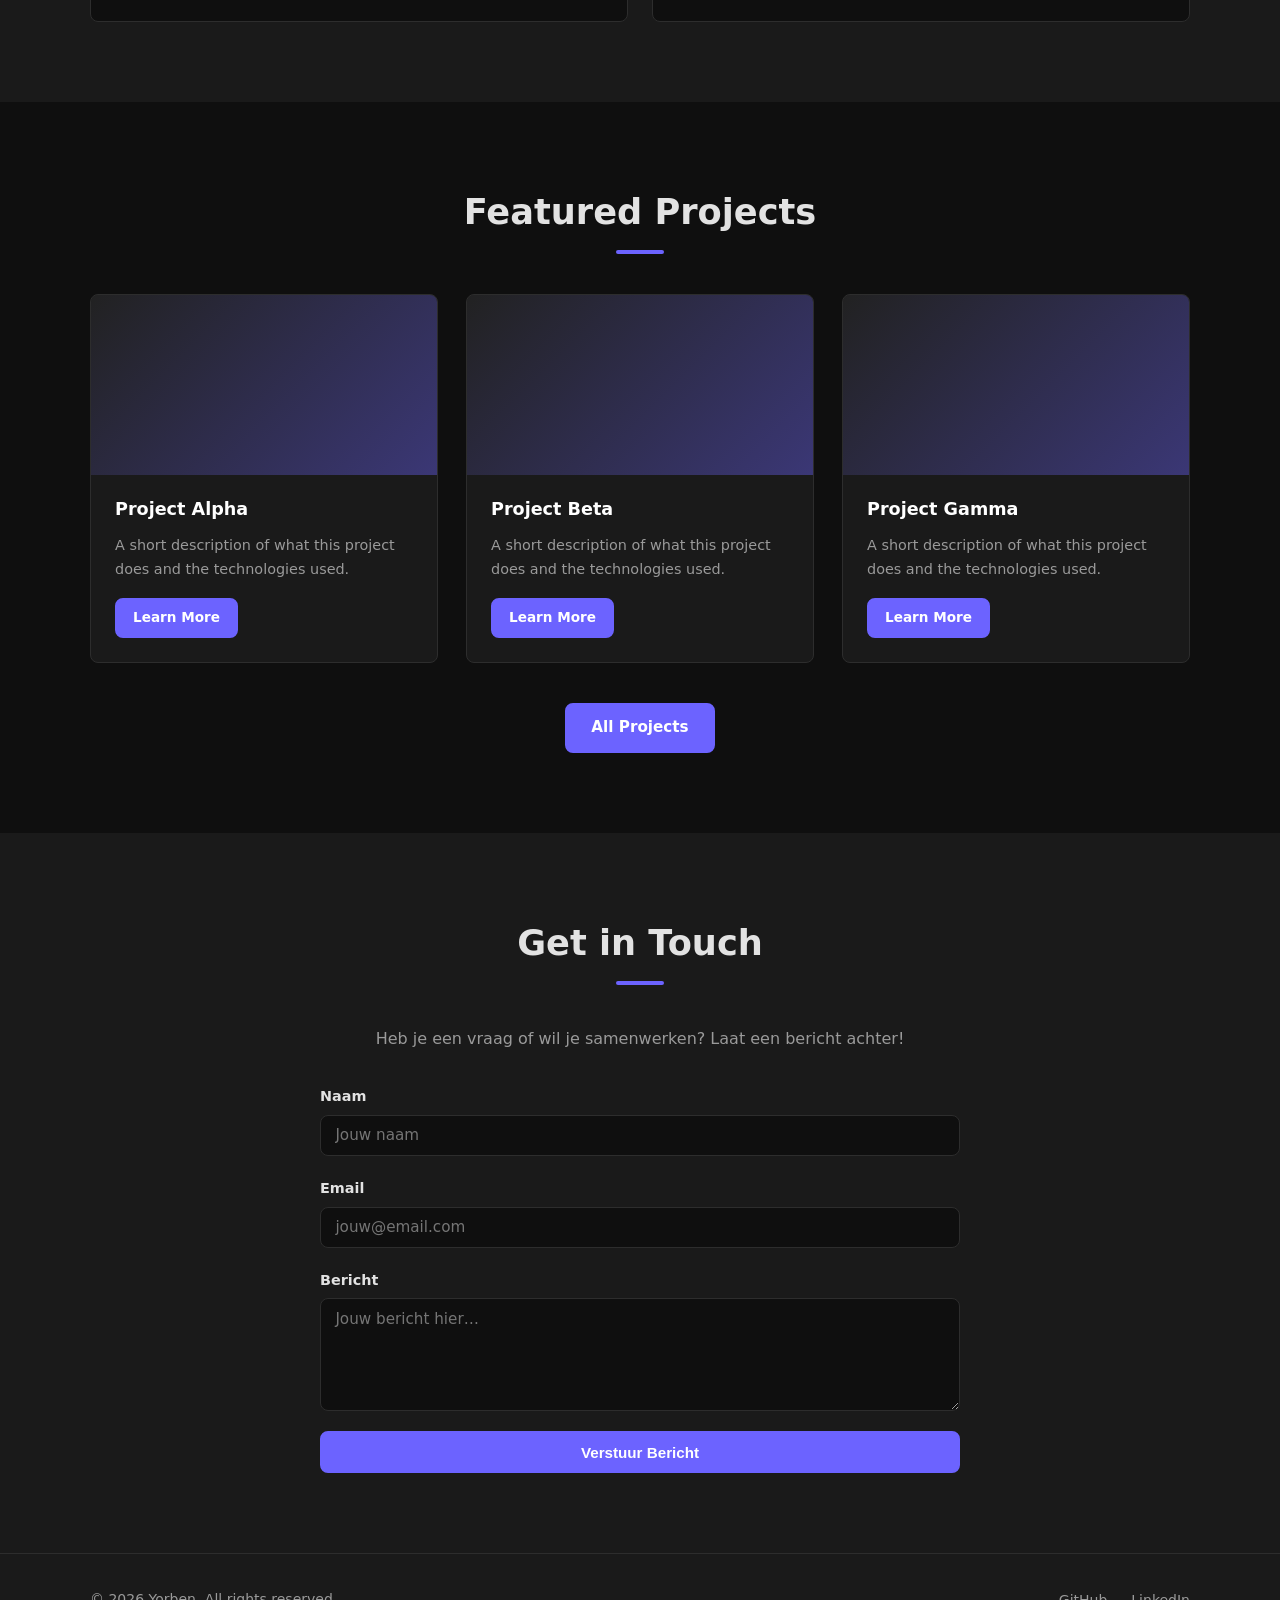
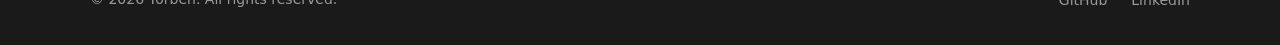
==== commit 27a6735a: "Enhance skills section with featured cards Replace the simple skills grid with richer, featured skil" ====
--- a/index.html
+++ b/index.html
@@ -30,27 +30,78 @@
   <!-- ===== Skills Section ===== -->
   <section class="section skills-section" id="skills">
     <div class="container">
-      <h2 class="section-title">Skills</h2>
-      <div class="skills-grid">
-        <div class="skill-card">
-          <span class="skill-icon">💻</span>
-          <h3>Frontend</h3>
-          <p>HTML, CSS, JavaScript</p>
+      <h2 class="section-title">Skills &amp; Tools</h2>
+      <div class="skills-grid skills-grid-featured">
+        <div class="skill-card skill-card-lg">
+          <div class="skill-heading">
+            <span class="skill-badge" aria-hidden="true">🚀</span>
+            <h3>Full-Stack Core</h3>
+          </div>
+          <p class="skill-meta">Kernstack voor moderne webontwikkeling</p>
+          <div class="skill-pills">
+            <span class="skill-pill">Java</span>
+            <span class="skill-pill">Spring Boot</span>
+            <span class="skill-pill">TypeScript</span>
+            <span class="skill-pill">React</span>
+            <span class="skill-pill">Angular</span>
+            <span class="skill-pill">Node.js</span>
+            <span class="skill-pill">JavaScript</span>
+          </div>
         </div>
-        <div class="skill-card">
-          <span class="skill-icon">⚙️</span>
-          <h3>Backend</h3>
-          <p>Node.js, Python, SQL</p>
+
+        <div class="skill-card skill-card-lg">
+          <div class="skill-heading">
+            <span class="skill-badge" aria-hidden="true">🧠</span>
+            <h3>Backend &amp; Data</h3>
+          </div>
+          <p class="skill-meta">API's, architectuur en dataverwerking</p>
+          <div class="skill-pills">
+            <span class="skill-pill">Spring Framework</span>
+            <span class="skill-pill">C# .NET</span>
+            <span class="skill-pill">ASP.NET MVC</span>
+            <span class="skill-pill">API Design</span>
+            <span class="skill-pill">MySQL</span>
+            <span class="skill-pill">Oracle</span>
+            <span class="skill-pill">Elasticsearch</span>
+            <span class="skill-pill">JUnit</span>
+          </div>
         </div>
-        <div class="skill-card">
-          <span class="skill-icon">🛠️</span>
-          <h3>Tools</h3>
-          <p>Git, VS Code, Figma</p>
+
+        <div class="skill-card skill-card-lg">
+          <div class="skill-heading">
+            <span class="skill-badge" aria-hidden="true">🎨</span>
+            <h3>Frontend &amp; Mobile</h3>
+          </div>
+          <p class="skill-meta">Van pixel-perfect UI tot cross-platform apps</p>
+          <div class="skill-pills">
+            <span class="skill-pill">HTML</span>
+            <span class="skill-pill">CSS</span>
+            <span class="skill-pill">Vue.js</span>
+            <span class="skill-pill">jQuery</span>
+            <span class="skill-pill">Blazor</span>
+            <span class="skill-pill">Flutter</span>
+            <span class="skill-pill">.NET MAUI</span>
+            <span class="skill-pill">UML</span>
+          </div>
         </div>
-        <div class="skill-card">
-          <span class="skill-icon">☁️</span>
-          <h3>Deployment</h3>
-          <p>GitHub Pages, Netlify</p>
+
+        <div class="skill-card skill-card-lg">
+          <div class="skill-heading">
+            <span class="skill-badge" aria-hidden="true">🤝</span>
+            <h3>Professional Skills</h3>
+          </div>
+          <p class="skill-meta">Communicatie, samenwerking en growth mindset</p>
+          <div class="skill-pills">
+            <span class="skill-pill">Nederlands</span>
+            <span class="skill-pill">Engels</span>
+            <span class="skill-pill">Engels vakjargon</span>
+            <span class="skill-pill">Agile Scrum</span>
+            <span class="skill-pill">Leergierig</span>
+            <span class="skill-pill">Nauwkeurig &amp; stipt</span>
+            <span class="skill-pill">Zelfstandig</span>
+            <span class="skill-pill">Teamgericht</span>
+            <span class="skill-pill">Git</span>
+          </div>
         </div>
       </div>
     </div>
--- a/css/style.css
+++ b/css/style.css
@@ -265,18 +265,44 @@
   gap: 1.5rem;
 }
 
+.skills-grid.skills-grid-fancy {
+  grid-template-columns: repeat(auto-fit, minmax(260px, 1fr));
+  gap: 1.25rem;
+}
+
+.skills-grid.skills-grid-featured {
+  grid-template-columns: repeat(2, minmax(0, 1fr));
+  gap: 1.5rem;
+}
+
 .skill-card {
   background: var(--clr-bg);
   border: 1px solid var(--clr-border);
   border-radius: var(--radius);
   padding: 1.75rem 1.5rem;
-  text-align: center;
+  text-align: left;
   transition: border-color var(--transition), transform var(--transition);
+  position: relative;
+  overflow: hidden;
+}
+
+.skill-card.skill-card-lg {
+  padding: 2rem 1.85rem;
+  min-height: 250px;
+}
+
+.skills-grid-fancy .skill-card::before {
+  content: "";
+  position: absolute;
+  inset: 0;
+  background: linear-gradient(135deg, rgba(108, 99, 255, 0.14), transparent 55%);
+  pointer-events: none;
 }
 
 .skill-card:hover {
   border-color: var(--clr-accent);
-  transform: translateY(-4px);
+  transform: translateY(-5px);
+  box-shadow: var(--shadow);
 }
 
 .skill-icon {
@@ -286,15 +312,107 @@
 }
 
 .skill-card h3 {
-  font-size: 1rem;
-  font-weight: 700;
-  margin-bottom: 0.4rem;
+  font-size: 1.06rem;
+  font-weight: 800;
+  margin-bottom: 0.35rem;
   color: var(--clr-white);
 }
 
 .skill-card p {
   font-size: 0.875rem;
   color: var(--clr-muted);
+}
+
+.skill-heading {
+  display: flex;
+  align-items: center;
+  gap: 0.72rem;
+  margin-bottom: 0.35rem;
+}
+
+.skill-heading h3 {
+  margin-bottom: 0;
+}
+
+.skill-badge {
+  width: 2.15rem;
+  height: 2.15rem;
+  display: inline-flex;
+  align-items: center;
+  justify-content: center;
+  border-radius: 0.75rem;
+  background: linear-gradient(145deg, rgba(108, 99, 255, 0.24), rgba(108, 99, 255, 0.08));
+  border: 1px solid rgba(108, 99, 255, 0.35);
+  font-size: 1.05rem;
+  box-shadow: 0 8px 18px rgba(0, 0, 0, 0.22);
+  animation: skillBadgeFloat 3.6s ease-in-out infinite;
+}
+
+.skill-card-lg:nth-child(2) .skill-badge {
+  animation-delay: 0.4s;
+}
+
+.skill-card-lg:nth-child(3) .skill-badge {
+  animation-delay: 0.8s;
+}
+
+.skill-card-lg:nth-child(4) .skill-badge {
+  animation-delay: 1.2s;
+}
+
+.skill-meta {
+  margin-bottom: 0.85rem;
+  font-size: 0.82rem;
+  letter-spacing: 0.02em;
+  text-transform: uppercase;
+}
+
+.skill-pills {
+  display: flex;
+  flex-wrap: wrap;
+  gap: 0.45rem;
+}
+
+.skill-pill {
+  display: inline-flex;
+  align-items: center;
+  padding: 0.4rem 0.72rem;
+  border-radius: 999px;
+  border: 1px solid rgba(108, 99, 255, 0.35);
+  background: rgba(108, 99, 255, 0.14);
+  color: var(--clr-accent-lt);
+  font-size: 0.8rem;
+  font-weight: 600;
+  line-height: 1.2;
+  transition: transform var(--transition), border-color var(--transition), background-color var(--transition);
+}
+
+.skill-card-lg:hover .skill-pill {
+  border-color: rgba(108, 99, 255, 0.55);
+  background: rgba(108, 99, 255, 0.2);
+}
+
+@keyframes skillBadgeFloat {
+  0% {
+    transform: translateY(0px);
+  }
+  50% {
+    transform: translateY(-4px);
+  }
+  100% {
+    transform: translateY(0px);
+  }
+}
+
+@media (max-width: 768px) {
+  .skills-grid.skills-grid-featured {
+    grid-template-columns: 1fr;
+  }
+
+  .skill-card.skill-card-lg {
+    min-height: auto;
+    padding: 1.6rem 1.25rem;
+  }
 }
 
 /* =============================================
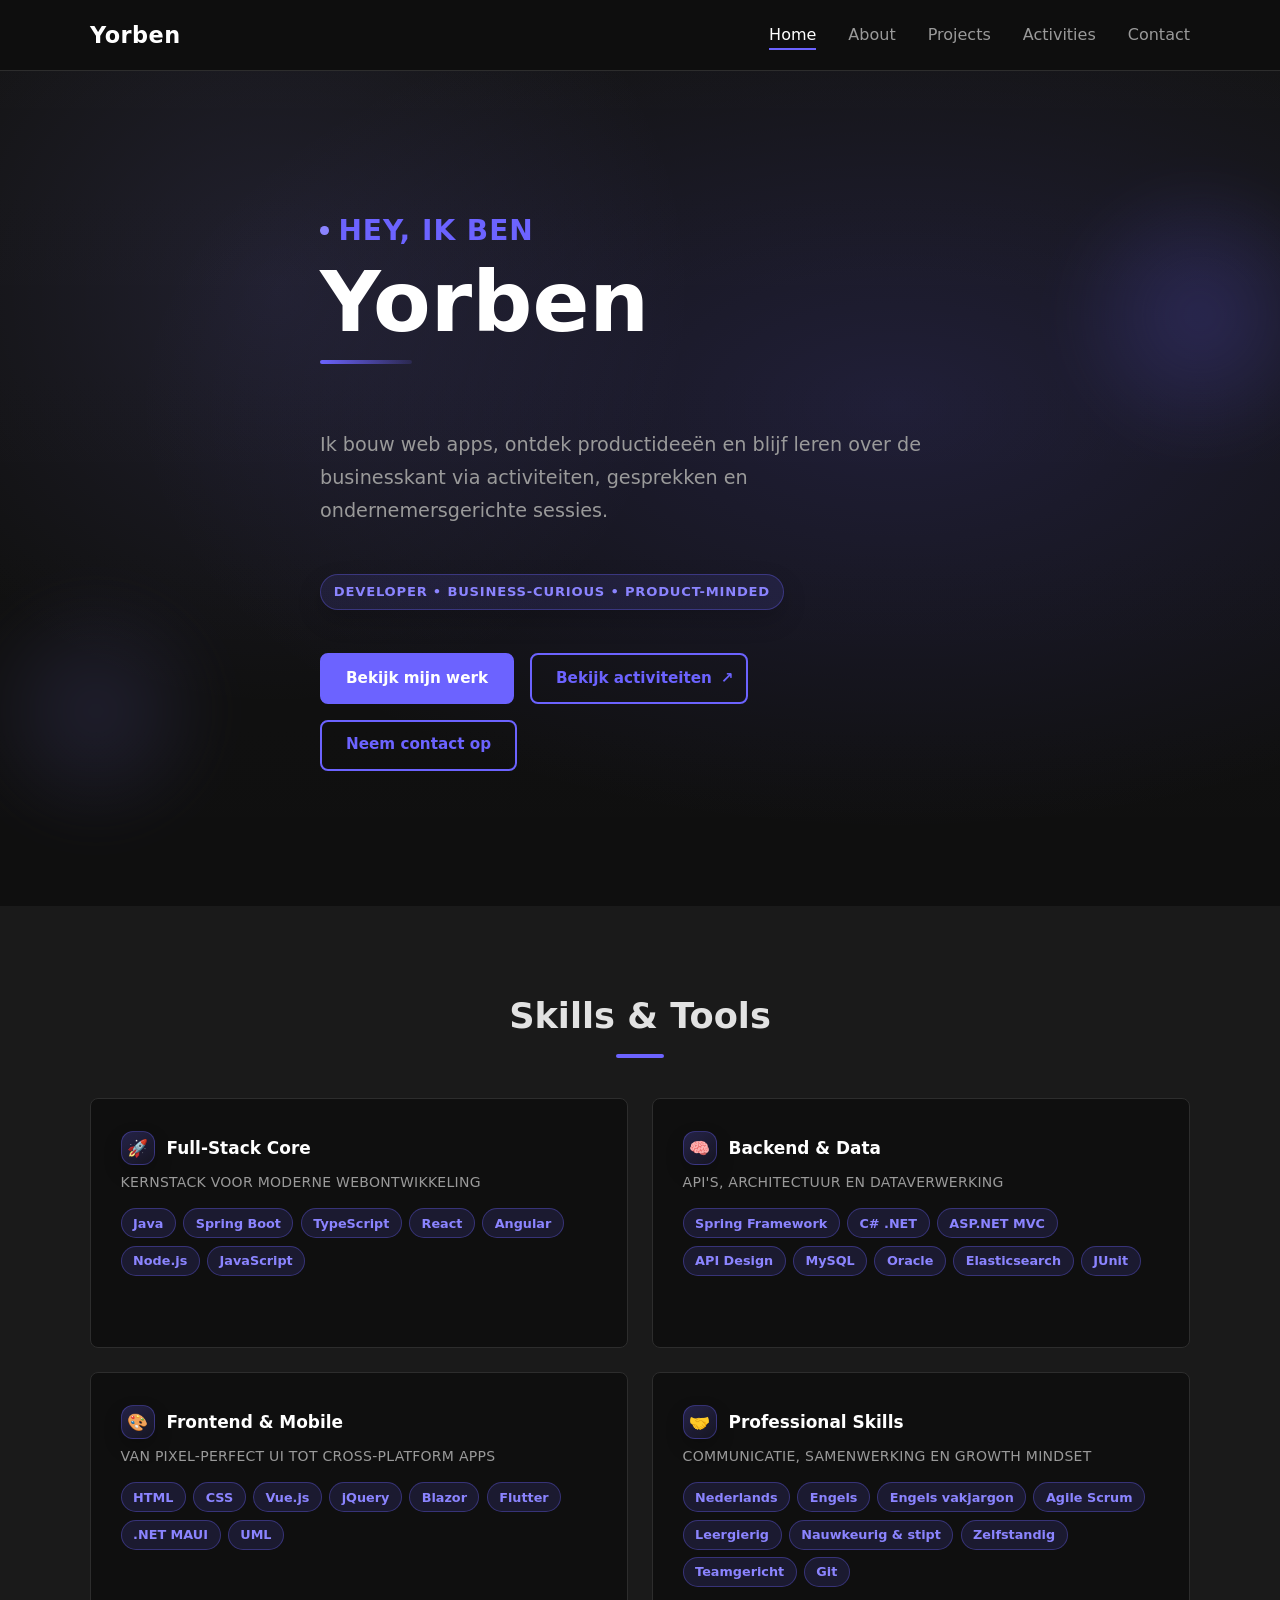
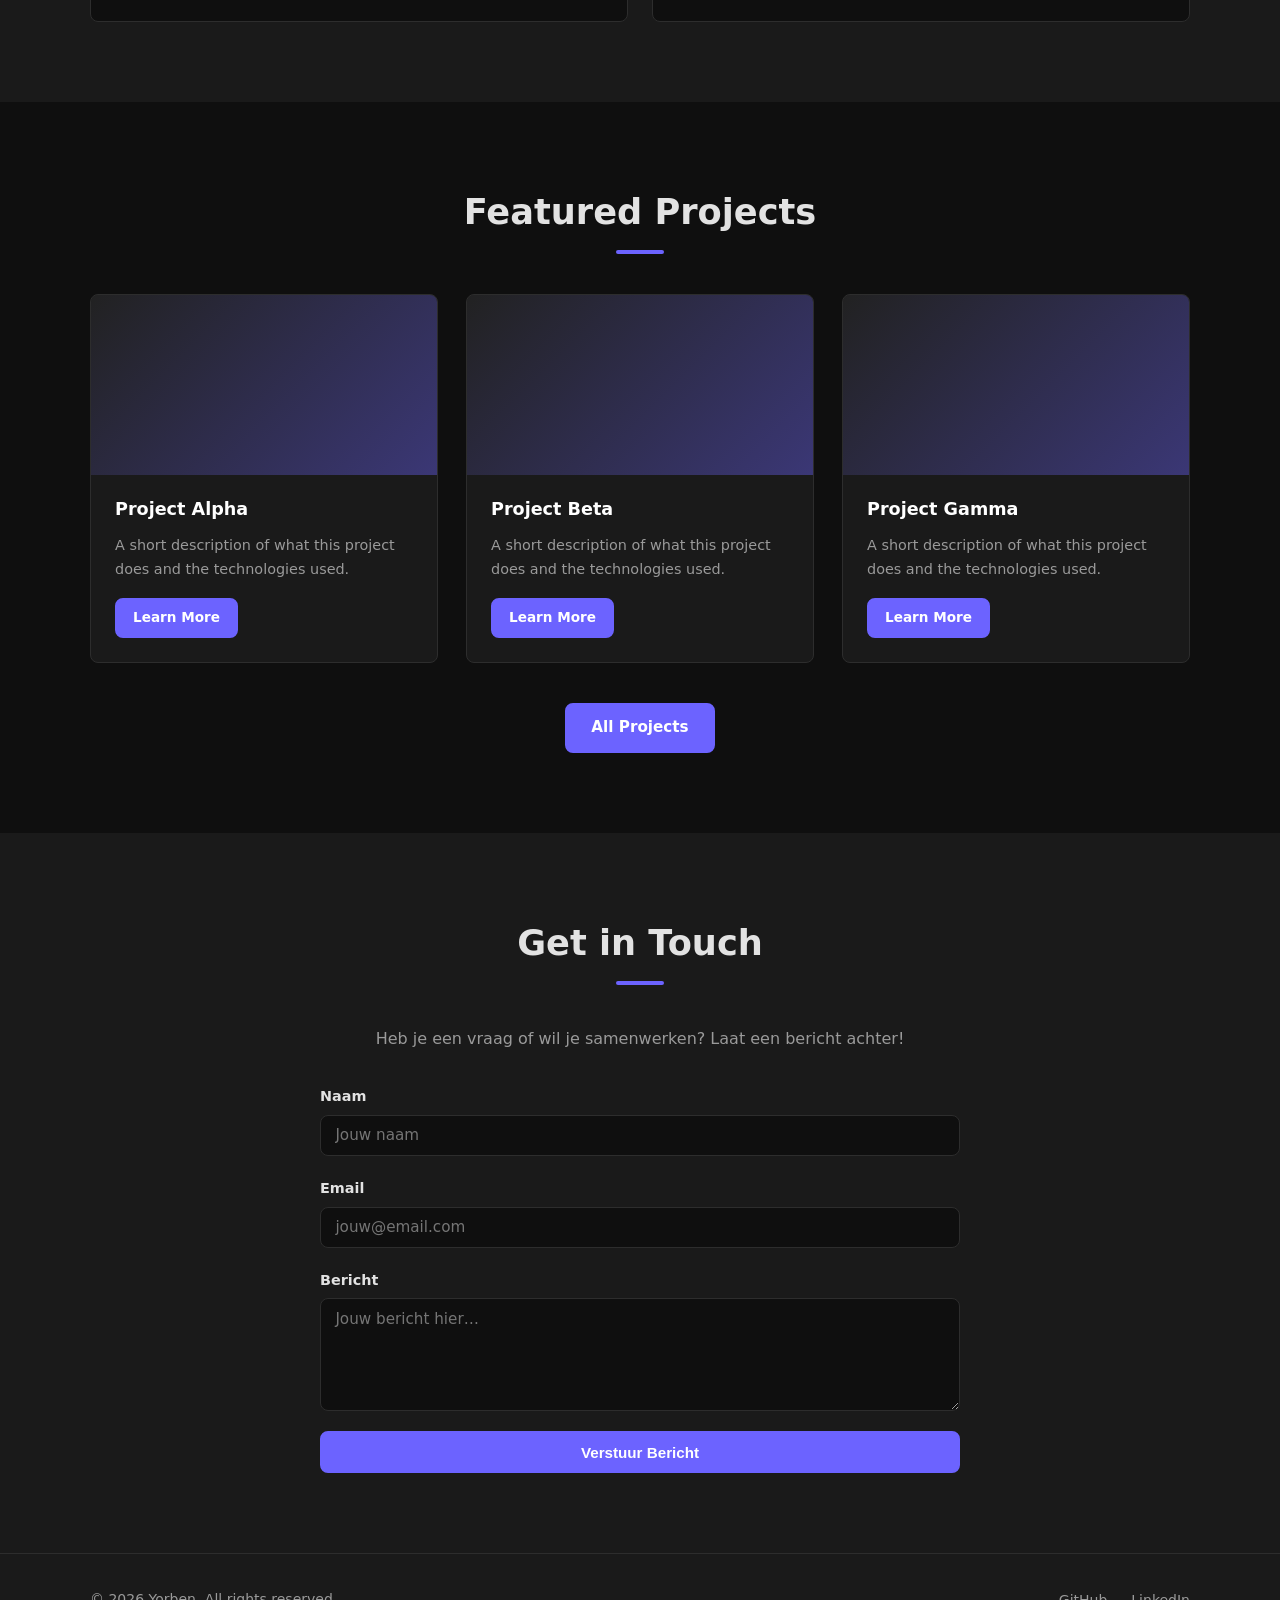
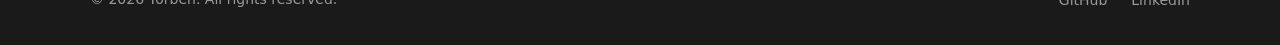
==== commit 506a785b: "Enhance hero visuals and translate content Revamps the hero section UI and updates copy to Dutch. CS" ====
--- a/index.html
+++ b/index.html
@@ -17,12 +17,24 @@
   <!-- ===== Hero Section ===== -->
   <section class="hero">
     <div class="container hero-content">
-      <p class="hero-greeting">Hi, I'm</p>
-      <h1 class="hero-name">Yorben</h1>
-      <p class="hero-tagline">Developer &amp; Creative Thinker</p>
+      <p class="hero-greeting">Hey, ik ben</p>
+      <p class="hero-name">Yorben</p>
+      <br />
+      <br />
+      <p class="hero-tagline">
+        Ik bouw web apps, ontdek productideeën en blijf leren over de businesskant via activiteiten,
+        gesprekken en ondernemersgerichte sessies.
+      </p>
+      <br />
+      <p class="hero-eyebrow">Developer • Business-curious • Product-minded</p>
+      <br />
+      <br />
+
+
       <div class="hero-actions">
-        <a href="pages/projects.html" class="btn btn-primary">View My Work</a>
-        <a href="#contact" class="btn btn-outline">Get in Touch</a>
+        <a href="pages/projects.html" class="btn btn-primary">Bekijk mijn werk</a>
+        <a href="pages/activities.html" class="btn btn-outline">Bekijk activiteiten</a>
+        <a href="#contact" class="btn btn-outline">Neem contact op</a>
       </div>
     </div>
   </section>
--- a/css/style.css
+++ b/css/style.css
@@ -217,39 +217,291 @@
   min-height: calc(100vh - 65px);
   display: flex;
   align-items: center;
-  background: radial-gradient(ellipse at 70% 40%, rgba(108, 99, 255, 0.15) 0%, transparent 60%);
+  position: relative;
+  overflow: hidden;
+  background:
+    radial-gradient(ellipse at 70% 40%, rgba(108, 99, 255, 0.16) 0%, transparent 60%),
+    radial-gradient(circle at 18% 22%, rgba(139, 132, 255, 0.12) 0%, transparent 28%),
+    linear-gradient(180deg, rgba(255, 255, 255, 0.02), rgba(255, 255, 255, 0));
+  background-size: 100% 100%, 120% 120%, 100% 100%;
+  animation: heroBackdropShift 18s ease-in-out infinite alternate;
+}
+
+.hero::before,
+.hero::after {
+  content: "";
+  position: absolute;
+  inset: auto;
+  border-radius: 50%;
+  filter: blur(24px);
+  opacity: 0.55;
+  pointer-events: none;
+}
+
+.hero::before {
+  width: 18rem;
+  height: 18rem;
+  top: 12%;
+  right: -4rem;
+  background: radial-gradient(circle, rgba(108, 99, 255, 0.38) 0%, rgba(108, 99, 255, 0) 72%);
+  animation: heroFloatA 14s ease-in-out infinite;
+}
+
+.hero::after {
+  width: 16rem;
+  height: 16rem;
+  left: -2rem;
+  bottom: 8%;
+  background: radial-gradient(circle, rgba(139, 132, 255, 0.24) 0%, rgba(139, 132, 255, 0) 72%);
+  animation: heroFloatB 18s ease-in-out infinite;
 }
 
 .hero-content {
   max-width: 640px;
+  position: relative;
+  z-index: 1;
+}
+
+.hero-content > * {
+  animation: heroFadeUp 0.75s ease both;
+}
+
+.hero-content > *:nth-child(2) {
+  animation-delay: 0.08s;
+}
+
+.hero-content > *:nth-child(3) {
+  animation-delay: 0.16s;
+}
+
+.hero-content > *:nth-child(4) {
+  animation-delay: 0.24s;
+}
+
+.hero-content > *:nth-child(5) {
+  animation-delay: 0.32s;
+}
+
+.hero-eyebrow {
+  display: inline-flex;
+  align-items: center;
+  gap: 0.45rem;
+  padding: 0.38rem 0.8rem;
+  margin-bottom: 1rem;
+  border-radius: 999px;
+  border: 1px solid rgba(108, 99, 255, 0.35);
+  background: rgba(108, 99, 255, 0.12);
+  color: var(--clr-accent-lt);
+  font-size: 0.82rem;
+  font-weight: 700;
+  letter-spacing: 0.06em;
+  text-transform: uppercase;
+  box-shadow: 0 10px 24px rgba(0, 0, 0, 0.18);
 }
 
 .hero-greeting {
-  font-size: 1.1rem;
+  font-size: 1.75rem;
   color: var(--clr-accent);
   font-weight: 600;
   letter-spacing: 1px;
   text-transform: uppercase;
+  position: relative;
+  display: inline-flex;
+  align-items: center;
+  gap: 0.6rem;
+}
+
+.hero-greeting::before {
+  content: "";
+  width: 0.55rem;
+  height: 0.55rem;
+  border-radius: 50%;
+  background: var(--clr-accent-lt);
+  box-shadow: 0 0 0 0 rgba(108, 99, 255, 0.45);
+  animation: heroDotPulse 2.8s ease-in-out infinite;
 }
 
 .hero-name {
-  font-size: clamp(2.8rem, 8vw, 5rem);
+  font-size: clamp(2.9rem, 7.8vw, 5.25rem);
   font-weight: 800;
-  line-height: 1.1;
-  color: var(--clr-white);
-  margin: 0.25rem 0;
+  line-height: 1.02;
+  color: var(--clr-white);
+  margin: 0.35rem 0 0.7rem;
+  max-width: 10ch;
+}
+
+.hero-name::after {
+  content: "";
+  display: block;
+  width: 92px;
+  height: 4px;
+  margin-top: 0.9rem;
+  border-radius: 999px;
+  background: linear-gradient(90deg, var(--clr-accent), rgba(108, 99, 255, 0.15));
+  animation: heroUnderlinePulse 3.5s ease-in-out infinite;
 }
 
 .hero-tagline {
-  font-size: clamp(1rem, 3vw, 1.3rem);
-  color: var(--clr-muted);
+  font-size: clamp(1.02rem, 2.8vw, 1.2rem);
+  color: var(--clr-muted);
+  margin-bottom: 1.2rem;
+  max-width: 58ch;
+}
+
+.hero-badges {
+  display: flex;
+  flex-wrap: wrap;
+  gap: 0.7rem;
   margin-bottom: 2rem;
+}
+
+.hero-badges span {
+  display: inline-flex;
+  align-items: center;
+  padding: 0.45rem 0.8rem;
+  border-radius: 999px;
+  border: 1px solid rgba(255, 255, 255, 0.08);
+  background: rgba(255, 255, 255, 0.04);
+  color: var(--clr-text);
+  font-size: 0.82rem;
+  font-weight: 600;
+  backdrop-filter: blur(8px);
+  animation: heroBadgePulse 6s ease-in-out infinite;
+}
+
+.hero-badges span:nth-child(2) {
+  animation-delay: 0.8s;
+}
+
+.hero-badges span:nth-child(3) {
+  animation-delay: 1.6s;
 }
 
 .hero-actions {
   display: flex;
   gap: 1rem;
   flex-wrap: wrap;
+}
+
+.hero-actions .btn-primary {
+  animation: heroButtonBreath 4.5s ease-in-out infinite;
+}
+
+.hero-actions .btn-outline[href*="activities"] {
+  position: relative;
+  padding-right: 2.15rem;
+}
+
+.hero-actions .btn-outline[href*="activities"]::after {
+  content: "↗";
+  position: absolute;
+  right: 0.8rem;
+  top: 50%;
+  transform: translateY(-50%);
+  transition: transform var(--transition);
+}
+
+.hero-actions .btn-outline[href*="activities"]:hover::after {
+  transform: translate(4px, -54%);
+}
+
+@keyframes heroFloatA {
+  0%, 100% {
+    transform: translate3d(0, 0, 0) scale(1);
+  }
+  50% {
+    transform: translate3d(-18px, 14px, 0) scale(1.06);
+  }
+}
+
+@keyframes heroFadeUp {
+  from {
+    opacity: 0;
+    transform: translateY(14px);
+  }
+  to {
+    opacity: 1;
+    transform: translateY(0);
+  }
+}
+
+@keyframes heroBackdropShift {
+  0% {
+    background-position: 0% 50%, 18% 22%, 0% 0%;
+  }
+  50% {
+    background-position: 8% 44%, 24% 18%, 0% 0%;
+  }
+  100% {
+    background-position: 0% 50%, 30% 28%, 0% 0%;
+  }
+}
+
+@keyframes heroUnderlinePulse {
+  0%, 100% {
+    transform: scaleX(1);
+    transform-origin: left center;
+    opacity: 0.9;
+  }
+  50% {
+    transform: scaleX(1.12);
+    transform-origin: left center;
+    opacity: 1;
+  }
+}
+
+@keyframes heroFloatB {
+  0%, 100% {
+    transform: translate3d(0, 0, 0) scale(1);
+  }
+  50% {
+    transform: translate3d(16px, -10px, 0) scale(1.08);
+  }
+}
+
+@keyframes heroBadgePulse {
+  0%, 100% {
+    transform: translateY(0);
+    box-shadow: 0 0 0 rgba(108, 99, 255, 0);
+  }
+  50% {
+    transform: translateY(-2px);
+    box-shadow: 0 0 24px rgba(108, 99, 255, 0.16);
+  }
+}
+
+@keyframes heroDotPulse {
+  0%, 100% {
+    transform: scale(1);
+    box-shadow: 0 0 0 0 rgba(108, 99, 255, 0.38);
+  }
+  50% {
+    transform: scale(1.12);
+    box-shadow: 0 0 0 10px rgba(108, 99, 255, 0);
+  }
+}
+
+@keyframes heroButtonBreath {
+  0%, 100% {
+    box-shadow: 0 10px 20px rgba(108, 99, 255, 0.18);
+    transform: translateY(0);
+  }
+  50% {
+    box-shadow: 0 14px 28px rgba(108, 99, 255, 0.28);
+    transform: translateY(-1px);
+  }
+}
+
+@media (max-width: 640px) {
+  .hero {
+    min-height: auto;
+    padding: 5rem 0 4rem;
+  }
+
+  .hero-actions {
+    flex-direction: column;
+    align-items: flex-start;
+  }
 }
 
 /* =============================================
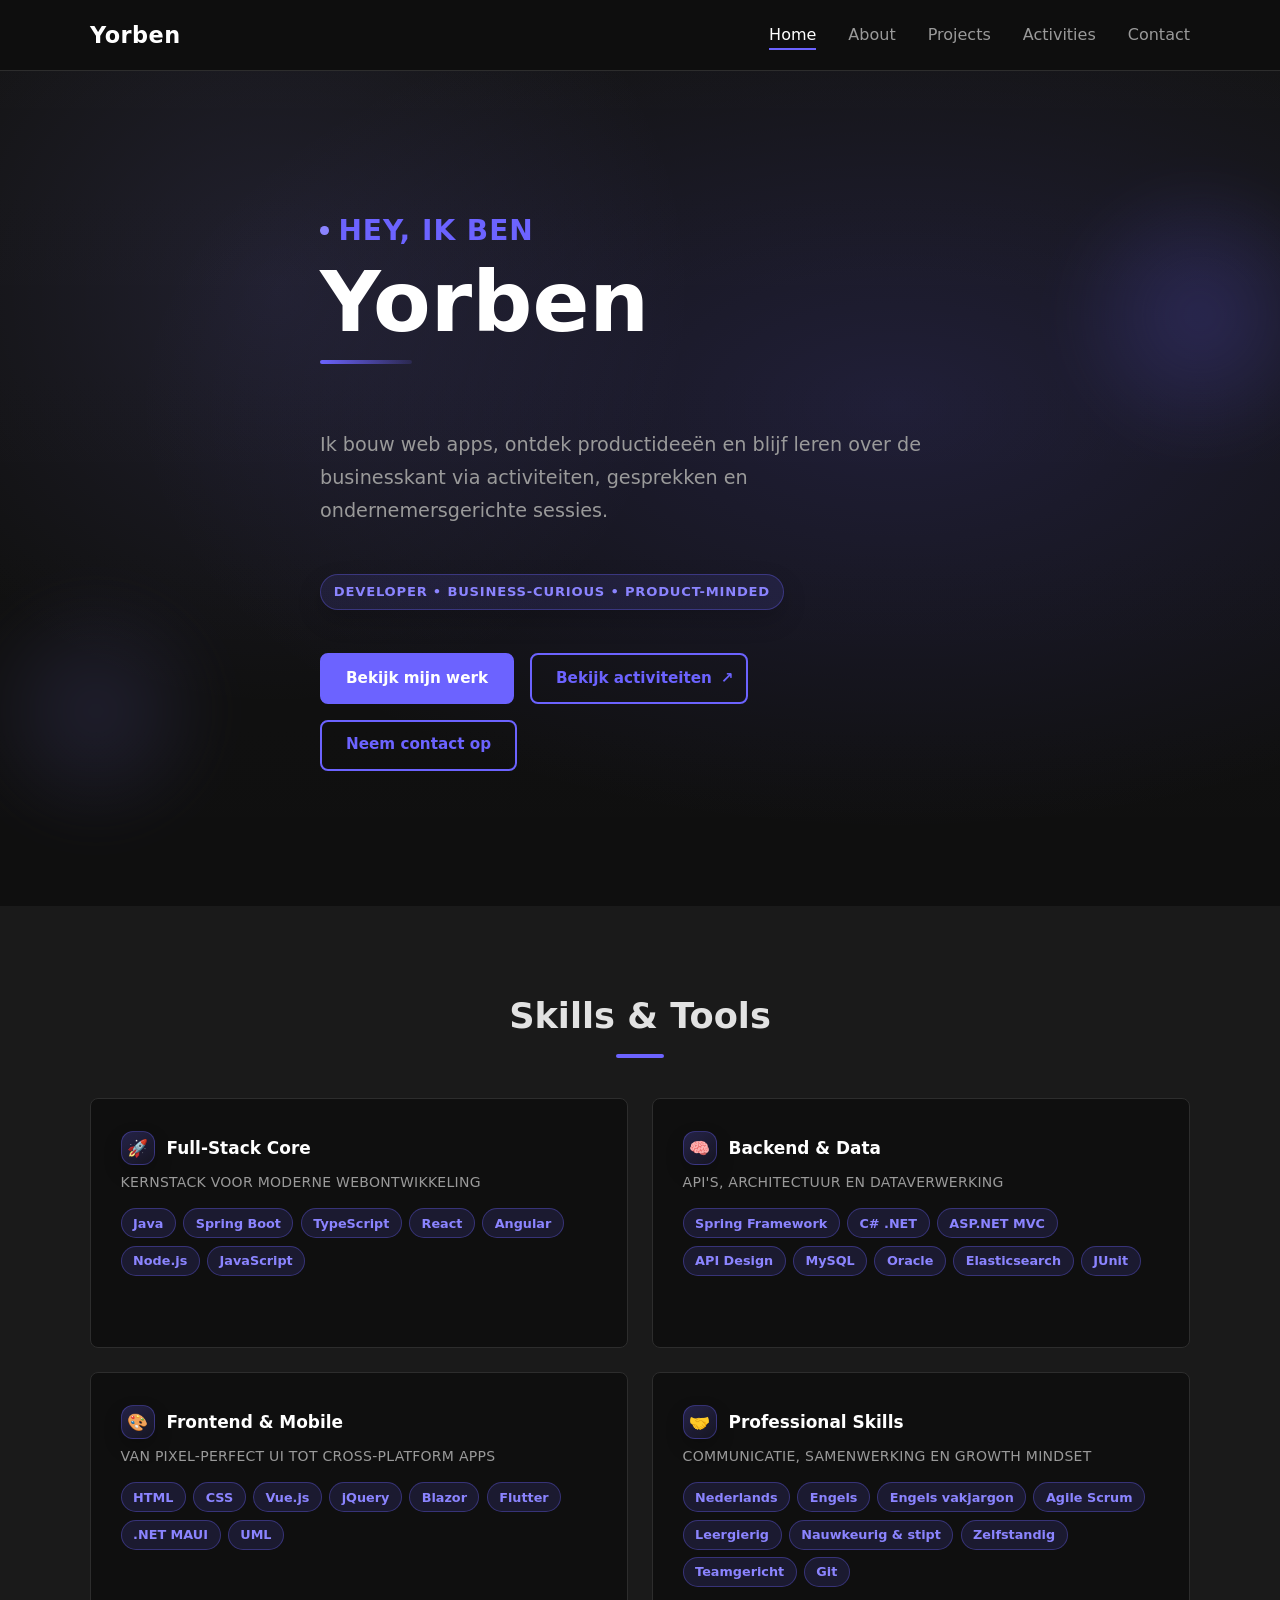
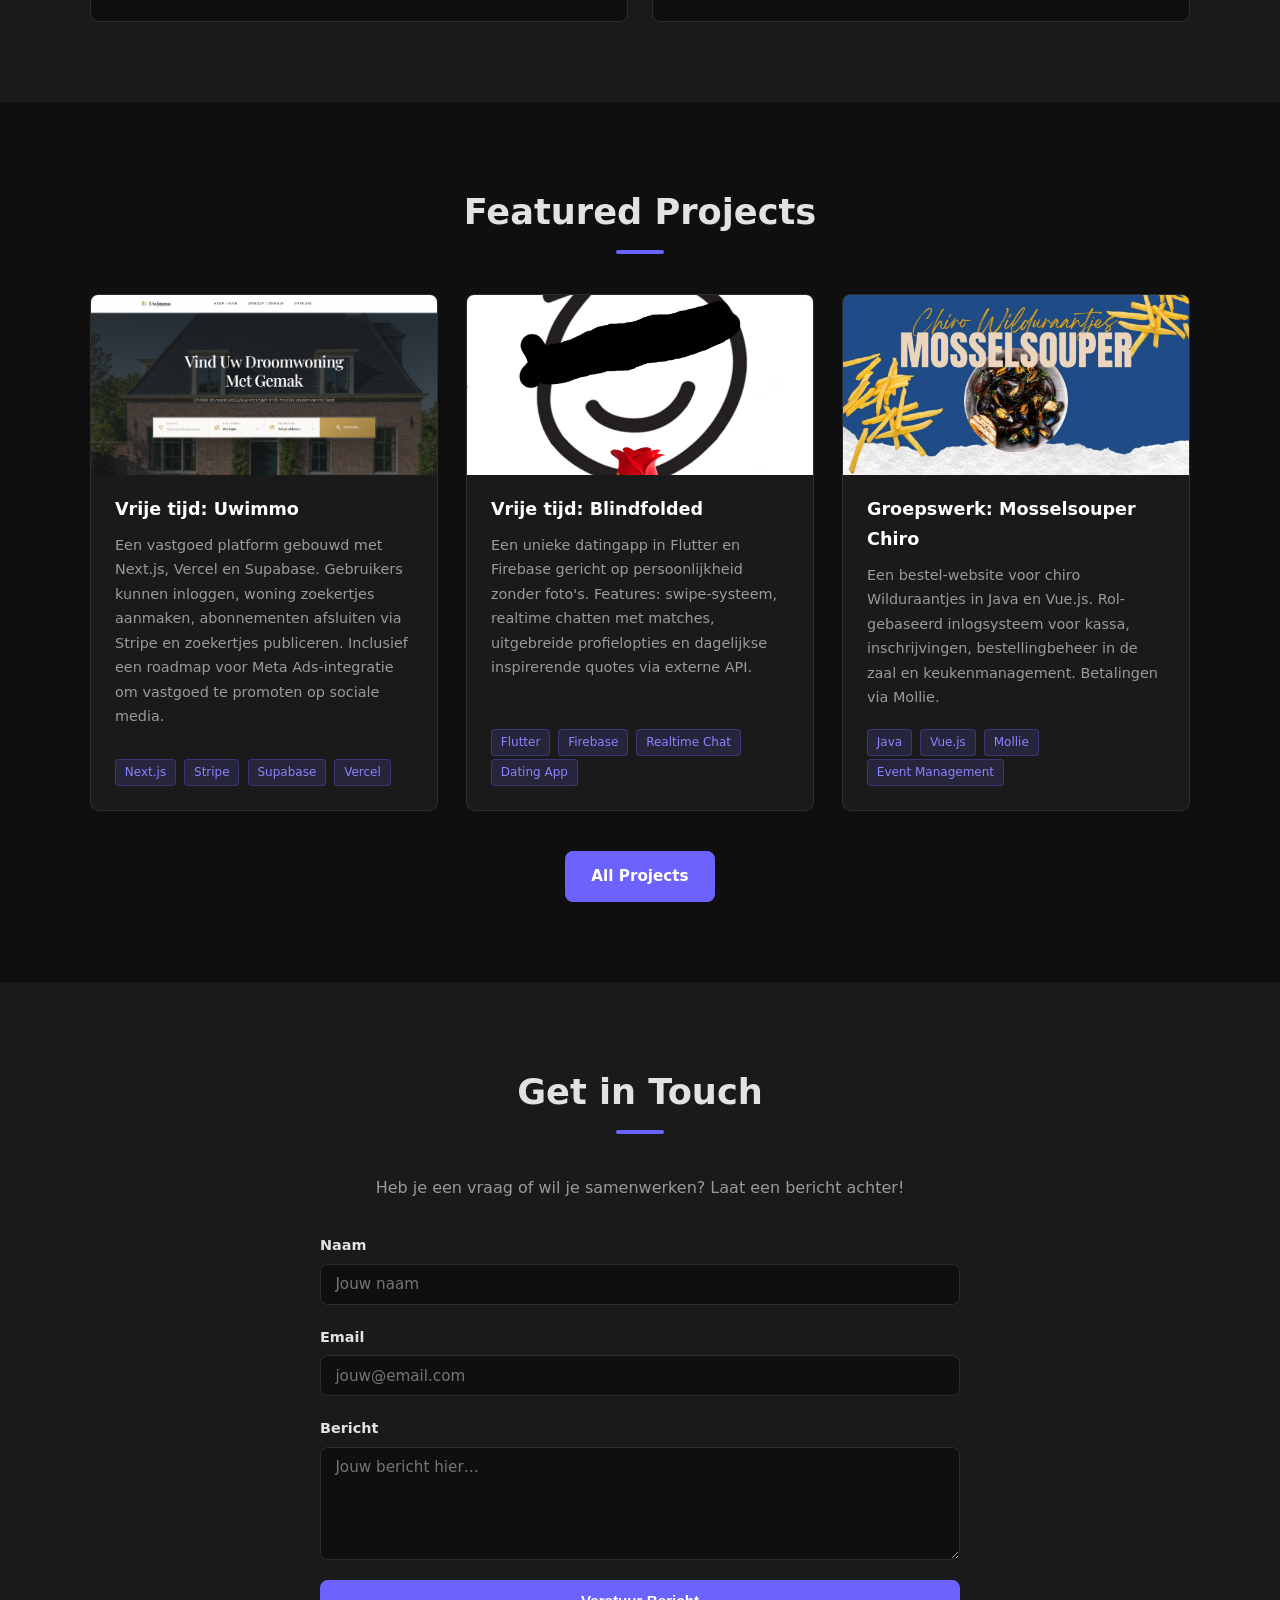
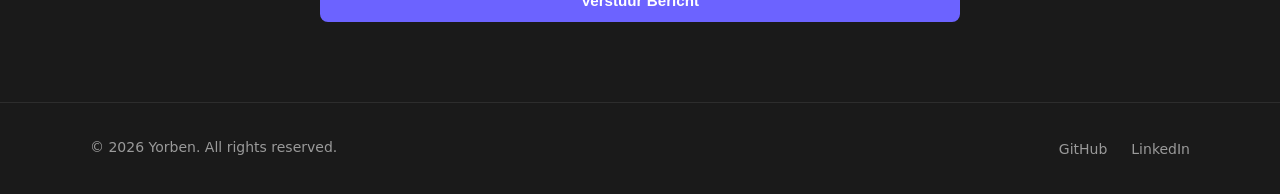
==== commit eeee1e87: "Add project images, cards, and page styling Add three project images and revamp project cards and pr" ====
--- a/index.html
+++ b/index.html
@@ -124,30 +124,64 @@
     <div class="container">
       <h2 class="section-title">Featured Projects</h2>
       <div class="projects-grid">
-        <article class="project-card">
-          <div class="project-thumb placeholder-thumb"></div>
-          <div class="project-info">
-            <h3>Project Alpha</h3>
-            <p>A short description of what this project does and the technologies used.</p>
-            <a href="pages/projects.html" class="btn btn-sm">Learn More</a>
-          </div>
-        </article>
-        <article class="project-card">
-          <div class="project-thumb placeholder-thumb"></div>
-          <div class="project-info">
-            <h3>Project Beta</h3>
-            <p>A short description of what this project does and the technologies used.</p>
-            <a href="pages/projects.html" class="btn btn-sm">Learn More</a>
-          </div>
-        </article>
-        <article class="project-card">
-          <div class="project-thumb placeholder-thumb"></div>
-          <div class="project-info">
-            <h3>Project Gamma</h3>
-            <p>A short description of what this project does and the technologies used.</p>
-            <a href="pages/projects.html" class="btn btn-sm">Learn More</a>
-          </div>
-        </article>
+        <a href="pages/projects.html" class="project-card-link">
+          <article class="project-card">
+            <div class="project-thumb" style="background-image: url('/assets/images/uwimmo.png'); background-size: cover; background-position: center;"></div>
+            <div class="project-info">
+              <h3>Vrije tijd: Uwimmo</h3>
+              <p>
+                Een vastgoed platform gebouwd met Next.js, Vercel en Supabase. Gebruikers kunnen inloggen,
+                woning zoekertjes aanmaken, abonnementen afsluiten via Stripe en zoekertjes publiceren.
+                Inclusief een roadmap voor Meta Ads-integratie om vastgoed te promoten op sociale media.
+              </p>
+              <div>
+                <span class="tag">Next.js</span>
+                <span class="tag">Stripe</span>
+                <span class="tag">Supabase</span>
+                <span class="tag">Vercel</span>
+              </div>
+            </div>
+          </article>
+        </a>
+
+        <a href="pages/projects.html" class="project-card-link">
+          <article class="project-card">
+            <div class="project-thumb" style="background-image: url('/assets/images/blindfolded_logo.png'); background-size: cover; background-position: center;"></div>
+            <div class="project-info">
+              <h3>Vrije tijd: Blindfolded</h3>
+              <p>
+                Een unieke datingapp in Flutter en Firebase gericht op persoonlijkheid zonder foto's.
+                Features: swipe-systeem, realtime chatten met matches, uitgebreide profielopties en
+                dagelijkse inspirerende quotes via externe API.
+              </p>
+              <div>
+                <span class="tag">Flutter</span>
+                <span class="tag">Firebase</span>
+                <span class="tag">Realtime Chat</span>
+                <span class="tag">Dating App</span>
+              </div>
+            </div>
+          </article>
+        </a>
+
+        <a href="pages/projects.html" class="project-card-link">
+          <article class="project-card">
+            <div class="project-thumb" style="background-image: url('/assets/images/mosselsouper.png'); background-size: cover; background-position: center;"></div>
+            <div class="project-info">
+              <h3>Groepswerk: Mosselsouper Chiro</h3>
+              <p>
+                Een bestel-website voor chiro Wilduraantjes in Java en Vue.js. Rol-gebaseerd inlogsysteem voor
+                kassa, inschrijvingen, bestellingbeheer in de zaal en keukenmanagement. Betalingen via Mollie.
+              </p>
+              <div>
+                <span class="tag">Java</span>
+                <span class="tag">Vue.js</span>
+                <span class="tag">Mollie</span>
+                <span class="tag">Event Management</span>
+              </div>
+            </div>
+          </article>
+        </a>
       </div>
       <div class="center-link">
         <a href="pages/projects.html" class="btn btn-primary">All Projects</a>
--- a/css/style.css
+++ b/css/style.css
@@ -676,12 +676,27 @@
   gap: 1.75rem;
 }
 
+.project-card-link {
+  display: block;
+  text-decoration: none;
+  color: inherit;
+}
+
 .project-card {
   background: var(--clr-surface);
   border: 1px solid var(--clr-border);
   border-radius: var(--radius);
   overflow: hidden;
   transition: border-color var(--transition), box-shadow var(--transition), transform var(--transition);
+  display: flex;
+  flex-direction: column;
+  height: 100%;
+}
+
+.project-card-link:hover .project-card {
+  border-color: var(--clr-accent);
+  box-shadow: var(--shadow);
+  transform: translateY(-4px);
 }
 
 .project-card:hover {
@@ -694,15 +709,21 @@
   width: 100%;
   height: 180px;
   object-fit: cover;
+  background-size: cover;
+  background-position: center;
+  background-repeat: no-repeat;
 }
 
 .placeholder-thumb {
-  background: linear-gradient(135deg, var(--clr-border) 0%, var(--clr-accent) 100%);
+  background: linear-gradient(135deg, var(--clr-border) 0%, var(--clr-accent) 100%) !important;
   opacity: 0.4;
 }
 
 .project-info {
   padding: 1.25rem 1.5rem 1.5rem;
+  display: flex;
+  flex-direction: column;
+  flex: 1;
 }
 
 .project-info h3 {
@@ -716,6 +737,10 @@
   font-size: 0.9rem;
   color: var(--clr-muted);
   margin-bottom: 1rem;
+}
+
+.project-info > div {
+  margin-top: auto;
 }
 
 /* Tags (used in projects page) */
@@ -948,11 +973,83 @@
   margin: 0.75rem auto 0;
 }
 
+.projects-page {
+  position: relative;
+  overflow-x: clip;
+}
+
+.projects-bg {
+  position: fixed;
+  inset: 0;
+  pointer-events: none;
+  z-index: -1;
+  background:
+    radial-gradient(circle at 12% 18%, rgba(108, 99, 255, 0.22), transparent 36%),
+    radial-gradient(circle at 86% 22%, rgba(61, 207, 255, 0.14), transparent 34%),
+    radial-gradient(circle at 50% 82%, rgba(91, 255, 177, 0.1), transparent 38%);
+}
+
+.projects-bg-orb {
+  position: absolute;
+  border-radius: 50%;
+  filter: blur(10px);
+  opacity: 0.45;
+  animation: projectsOrbFloat 16s ease-in-out infinite alternate;
+}
+
+.projects-bg-orb.orb-a {
+  width: 240px;
+  height: 240px;
+  top: 16%;
+  left: -40px;
+  background: radial-gradient(circle at 35% 35%, rgba(108, 99, 255, 0.55), rgba(108, 99, 255, 0.04) 70%);
+}
+
+.projects-bg-orb.orb-b {
+  width: 200px;
+  height: 200px;
+  top: 52%;
+  right: -36px;
+  background: radial-gradient(circle at 35% 35%, rgba(61, 207, 255, 0.5), rgba(61, 207, 255, 0.05) 72%);
+  animation-delay: 1.4s;
+}
+
+.projects-bg-orb.orb-c {
+  width: 220px;
+  height: 220px;
+  bottom: 8%;
+  left: 36%;
+  background: radial-gradient(circle at 35% 35%, rgba(91, 255, 177, 0.45), rgba(91, 255, 177, 0.04) 74%);
+  animation-delay: 2.8s;
+}
+
+@keyframes projectsOrbFloat {
+  0% {
+    transform: translateY(0) scale(1);
+  }
+  50% {
+    transform: translateY(-18px) scale(1.04);
+  }
+  100% {
+    transform: translateY(14px) scale(0.98);
+  }
+}
+
 .projects-full-grid {
   display: grid;
   grid-template-columns: repeat(auto-fit, minmax(300px, 1fr));
   gap: 1.75rem;
   padding-bottom: 5rem;
+}
+
+.project-card-soon {
+  border-style: dashed;
+  border-color: rgba(108, 99, 255, 0.45);
+}
+
+.project-thumb-soon {
+  background: linear-gradient(130deg, rgba(108, 99, 255, 0.28), rgba(61, 207, 255, 0.24), rgba(91, 255, 177, 0.18)) !important;
+  opacity: 0.85;
 }
 
 /* =============================================
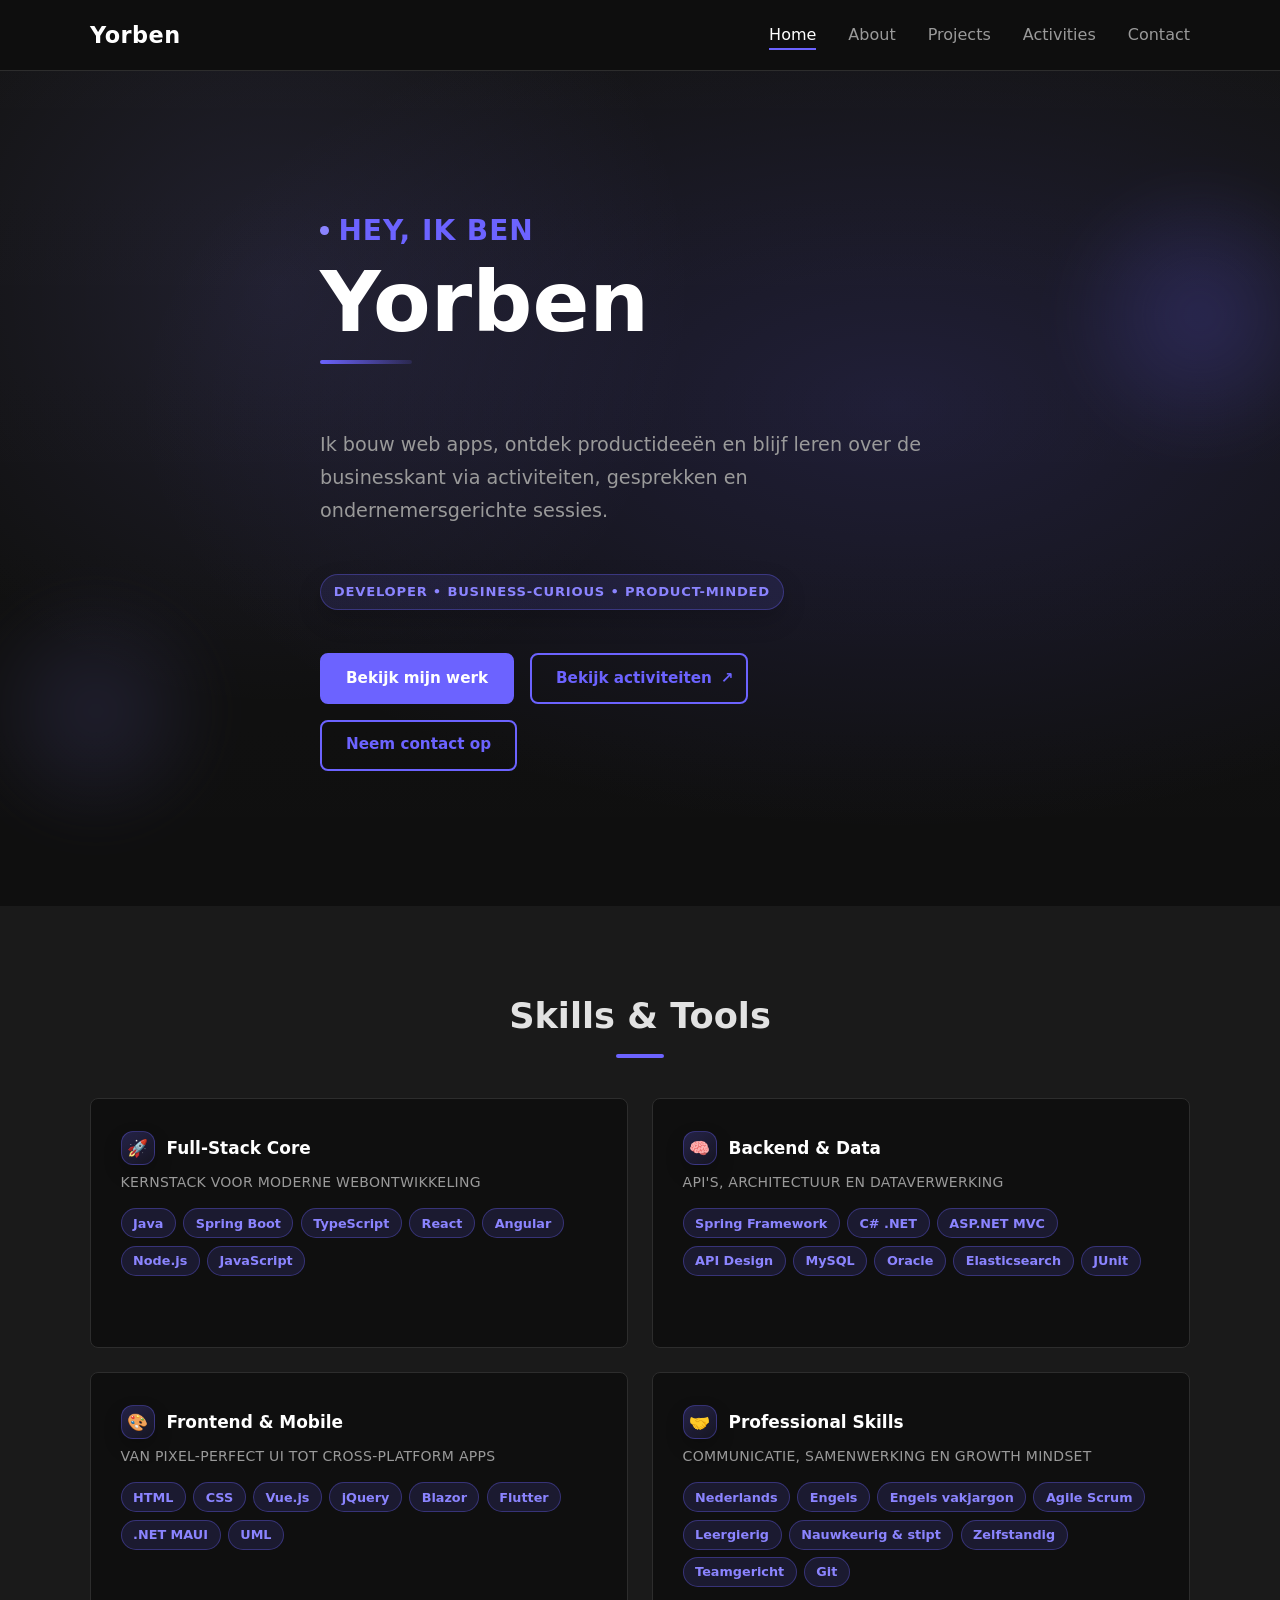
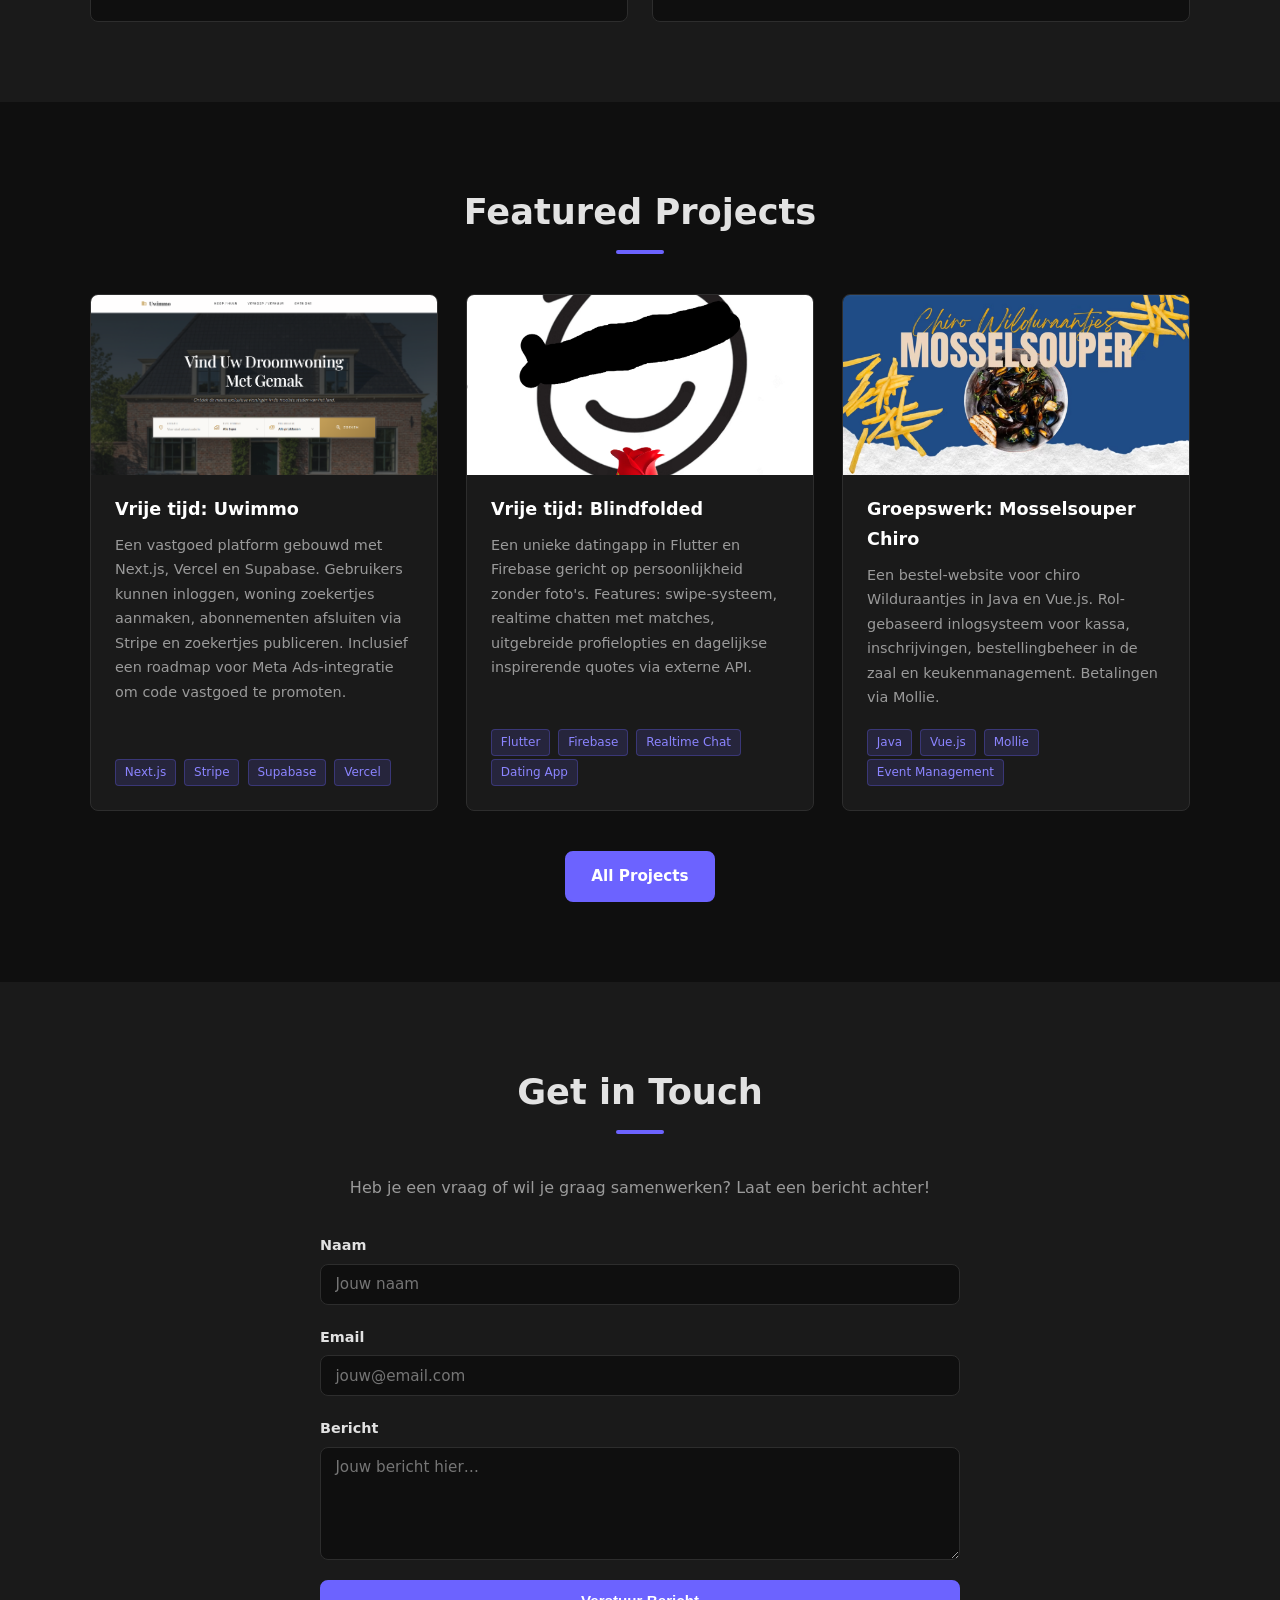
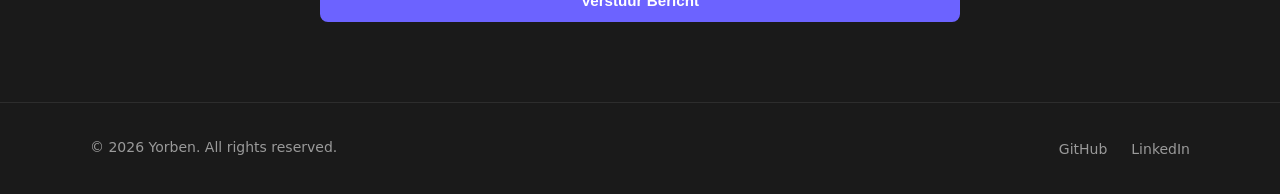
==== commit 4e674aa6: "Fix typos and wording in project and contact Correct minor Dutch typos and wording in index.html and" ====
--- a/index.html
+++ b/index.html
@@ -132,8 +132,8 @@
               <p>
                 Een vastgoed platform gebouwd met Next.js, Vercel en Supabase. Gebruikers kunnen inloggen,
                 woning zoekertjes aanmaken, abonnementen afsluiten via Stripe en zoekertjes publiceren.
-                Inclusief een roadmap voor Meta Ads-integratie om vastgoed te promoten op sociale media.
-              </p>
+                Inclusief een roadmap voor Meta Ads-integratie om code vastgoed te promoten.
+             </p>
               <div>
                 <span class="tag">Next.js</span>
                 <span class="tag">Stripe</span>
@@ -193,7 +193,7 @@
   <section class="section contact-section" id="contact">
     <div class="container contact-wrapper">
       <h2 class="section-title">Get in Touch</h2>
-      <p class="contact-intro">Heb je een vraag of wil je samenwerken? Laat een bericht achter!</p>
+      <p class="contact-intro">Heb je een vraag of wil je graag samenwerken? Laat een bericht achter!</p>
       <form class="contact-form" id="contact-form" action="https://formspree.io/f/maqawlza" method="POST" novalidate>
         <div class="form-group">
           <label for="name">Naam</label>
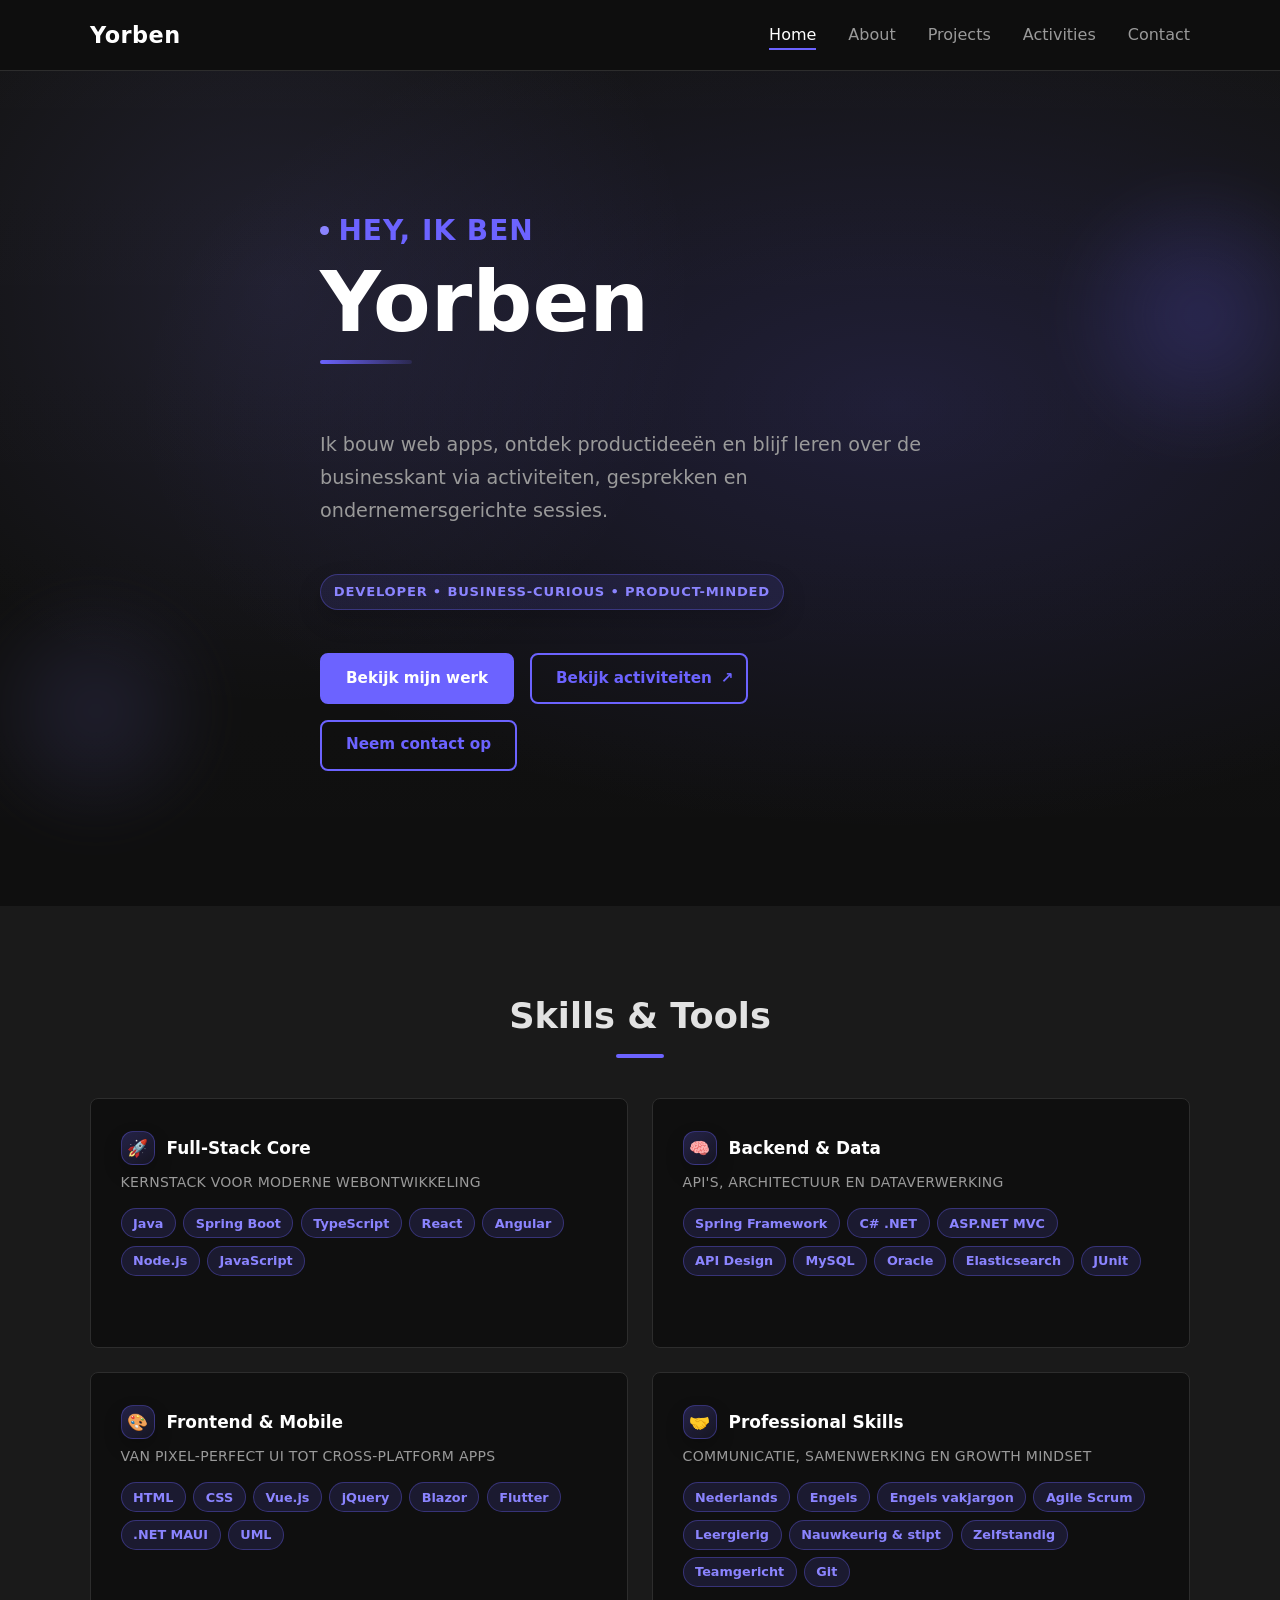
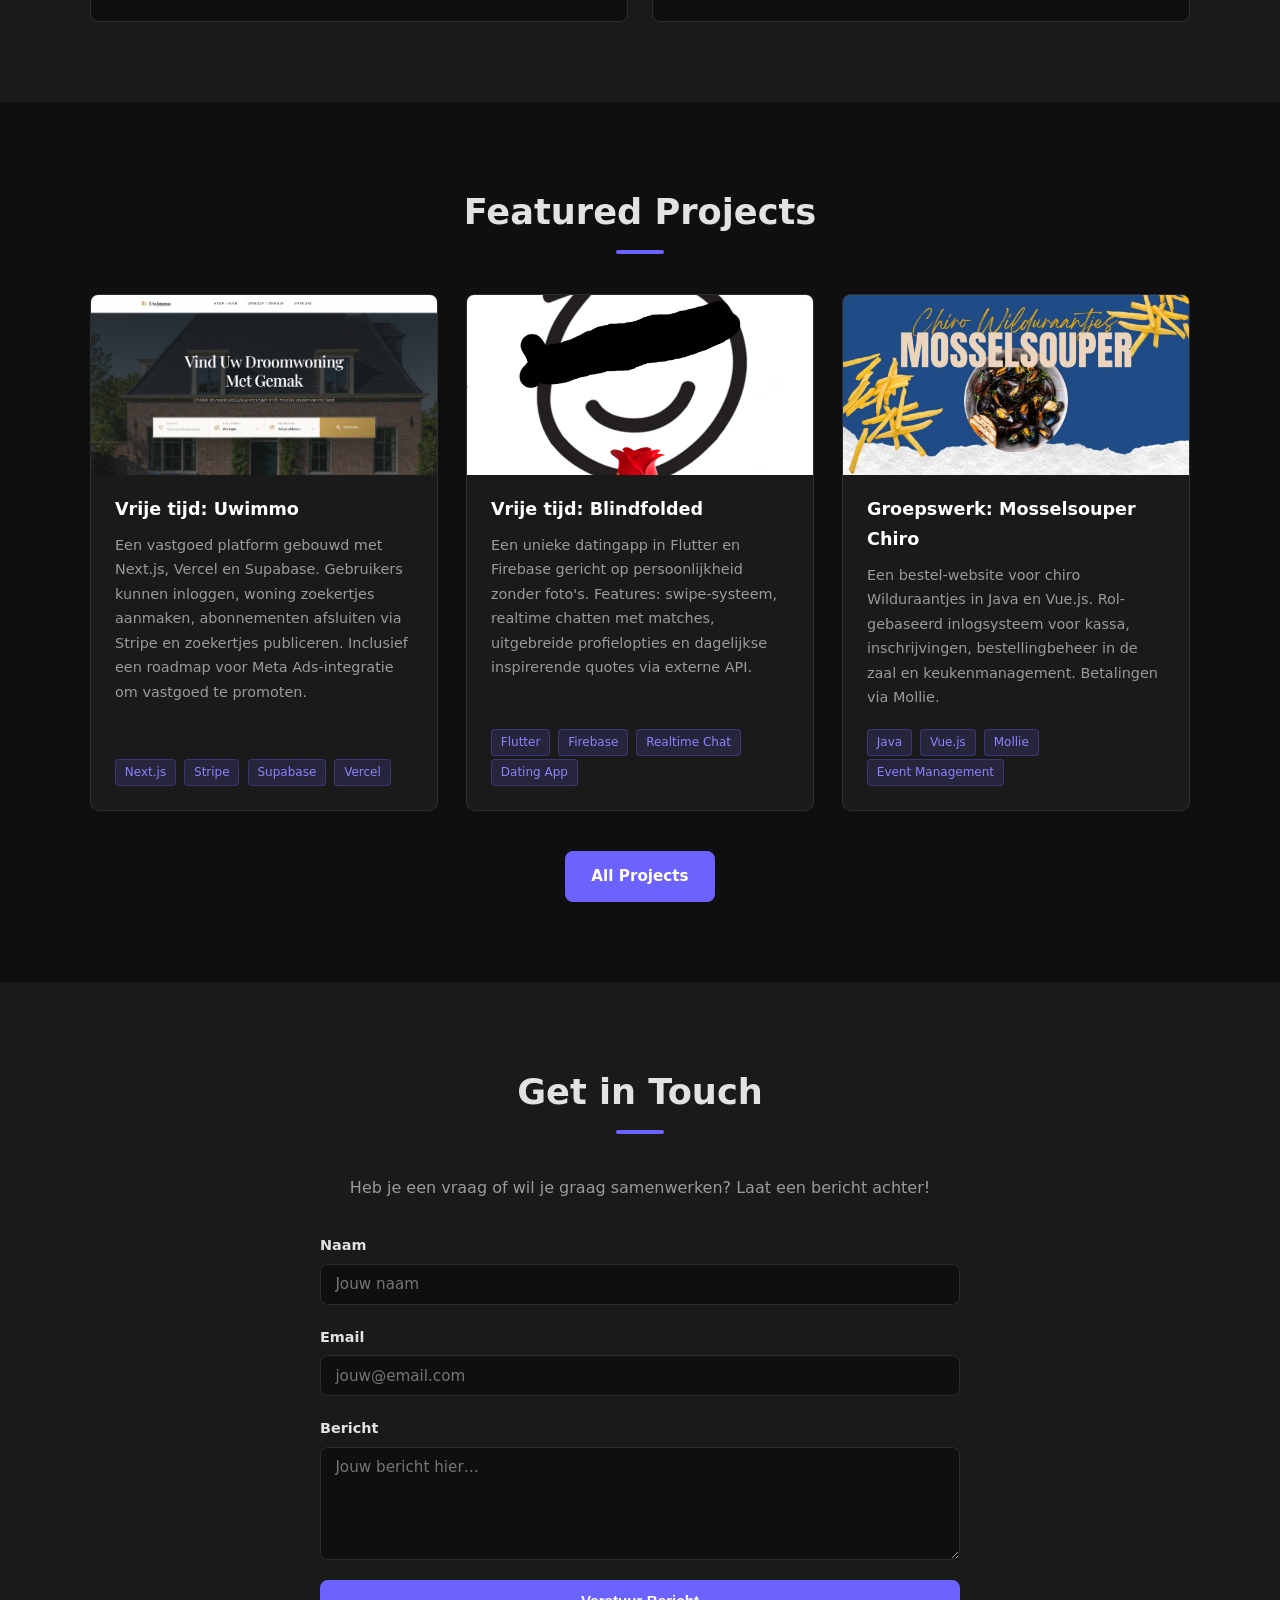
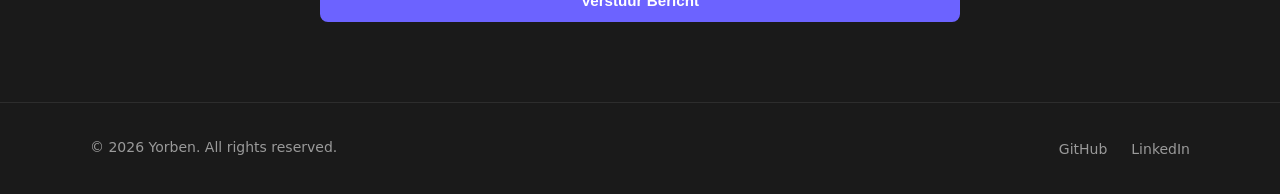
==== commit 1fbc2cbd: "Add profile image and update avatar styles Add yorben.png and replace the avatar placeholder with a " ====
--- a/index.html
+++ b/index.html
@@ -132,7 +132,7 @@
               <p>
                 Een vastgoed platform gebouwd met Next.js, Vercel en Supabase. Gebruikers kunnen inloggen,
                 woning zoekertjes aanmaken, abonnementen afsluiten via Stripe en zoekertjes publiceren.
-                Inclusief een roadmap voor Meta Ads-integratie om code vastgoed te promoten.
+                Inclusief een roadmap voor Meta Ads-integratie om vastgoed te promoten.
              </p>
               <div>
                 <span class="tag">Next.js</span>
--- a/css/style.css
+++ b/css/style.css
@@ -890,11 +890,17 @@
 }
 
 .avatar-placeholder {
-  background: linear-gradient(135deg, var(--clr-border), var(--clr-accent));
-  opacity: 0.5;
   border-radius: var(--radius);
   width: 100%;
   aspect-ratio: 1;
+  opacity: 1;
+  background: none !important;
+}
+
+img.avatar-placeholder {
+  opacity: 1;
+  background: none !important;
+  object-fit: cover;
 }
 
 .about-text h2 {
